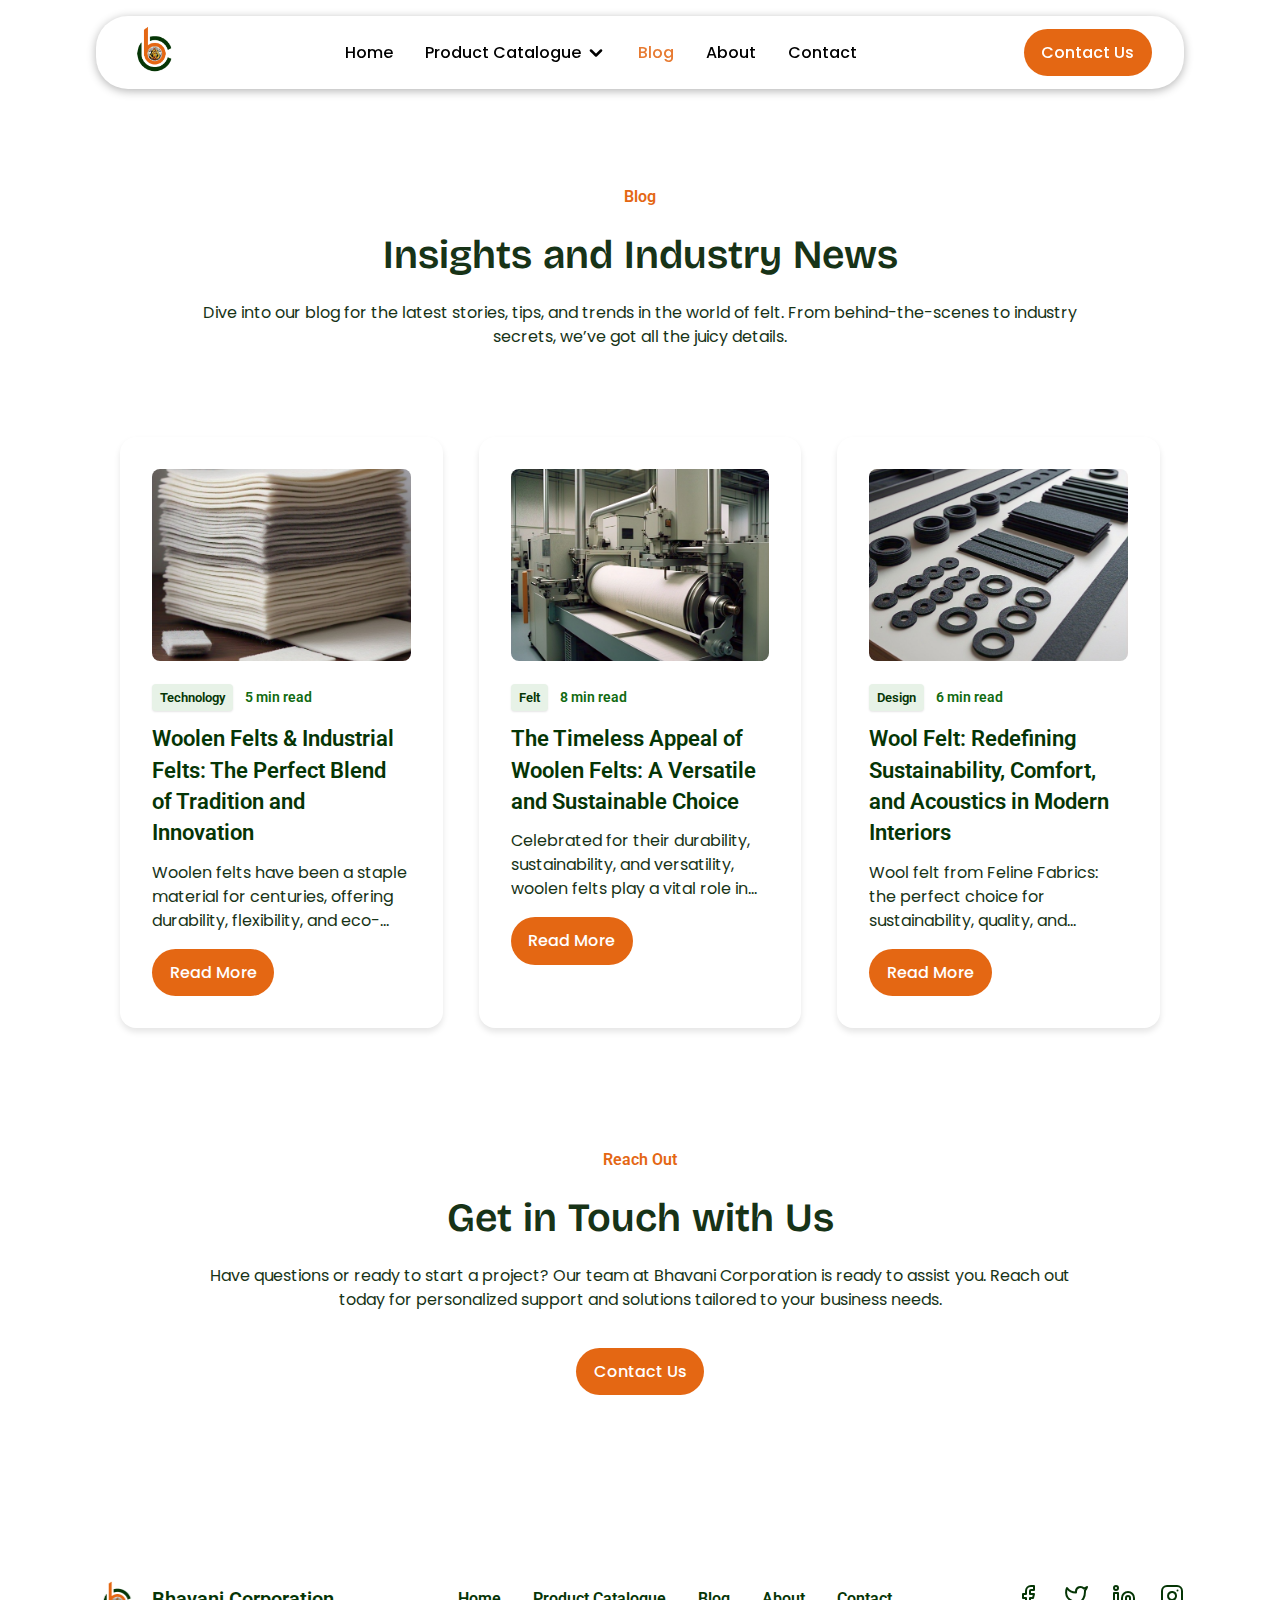
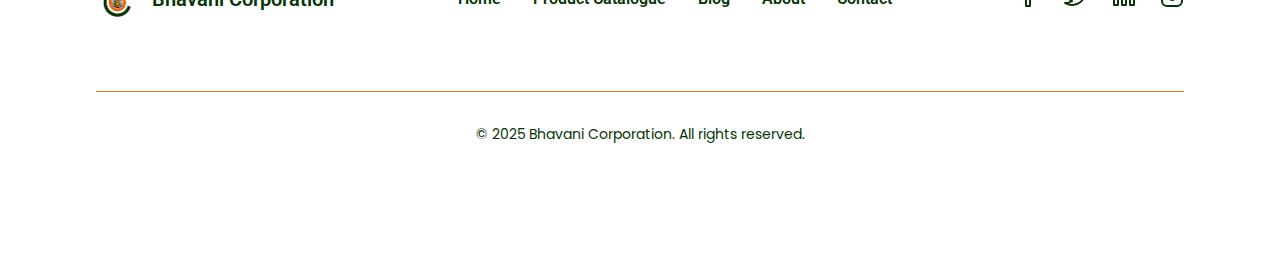
==== Blogs.html @ 34a97a1a "Complete Working Website Code Added" ====
<!DOCTYPE html>
<html lang="en">
    <head>
        <meta charset="UTF-8" />
        <meta name="viewport" content="width=device-width, initial-scale=1.0" />
        <link rel="stylesheet" href="./style.css" />
        <link
            rel="icon"
            type="image/x-icon"
            href="/assets/Bhavani Corporation.svg"
        />
        <title>Bhavani Corporation</title>
    </head>
    <body>
        <div class="container">
            <!-------------- 
            ┳┓┏┓┓┏┳┓┏┓┳┓
            ┃┃┣┫┃┃┣┫┣┫┣┫
            ┛┗┛┗┗┛┻┛┛┗┛┗
            --------------->
            <nav class="navbar">
                <div class="logo">
                    <a href="./HomePage.html">
                        <img src="/assets/Bhavani Corporation.png" alt="Logo" />
                    </a>
                </div>

                <div class="nav-items font-primary">
                    <a href="./HomePage.html" class="nav-link">Home</a>
                    <div class="dropdown">
                        <a href="./ProductCatalogue.html" class="nav-link">
                            Product Catalogue
                        </a>
                        <svg
                            width="20"
                            height="20"
                            viewBox="0 0 16 16"
                            fill="none"
                            stroke="currentColor"
                            stroke-width="2"
                            stroke-linecap="round"
                            stroke-linejoin="round"
                            class="dropdown-icon"
                        >
                            <path d="M4 6l4 4 4-4" />
                        </svg>
                        <div
                            class="dropdown-menu"
                            id="productCatalogueDropdownMenu"
                        >
                            <!-- Dynamic links will be added here -->
                        </div>
                    </div>
                    <a href="#" class="nav-link" aria-current="page">Blog</a>
                    <a href="./About.html" class="nav-link">About</a>
                    <a href="./ContactUs.html" class="nav-link">Contact</a>
                    <button
                        onclick="location.href='./ContactUs.html'"
                        class="contact-btn mobile-only"
                    >
                        Contact Us
                    </button>
                </div>

                <button
                    onclick="location.href='./ContactUs.html'"
                    class="contact-btn desktop-only"
                >
                    Contact Us
                </button>
                <button class="mobile-menu-btn">
                    <span></span>
                    <span></span>
                    <span></span>
                </button>
            </nav>

            <!----------------- 
            ┳┓┓ ┏┓┏┓ ┏┓┏┓┳┓┳┓┏┓
            ┣┫┃ ┃┃┃┓ ┃ ┣┫┣┫┃┃┗┓
            ┻┛┗┛┗┛┗┛ ┗┛┛┗┛┗┻┛┗┛
            ------------------>
            <section class="blogs-cat">
                <div class="categories-header">
                    <p>Blog</p>
                    <h2>Insights and Industry News</h2>
                    <p class="categories-text font-primary">
                        Dive into our blog for the latest stories, tips, and
                        trends in the world of felt. From behind-the-scenes to
                        industry secrets, we’ve got all the juicy details.
                    </p>
                </div>
                <!-- Blog Cards -->
                <div
                    id="blog-cards-container"
                    class="blog-card-container"
                ></div>
            </section>

            <!---------------      
            ┳┓┏┓┏┓┏┓┓┏┏┓┳┳┏┳┓
            ┣┫┣ ┣┫┃ ┣┫┃┃┃┃ ┃ 
            ┛┗┗┛┛┗┗┛┛┗┗┛┗┛ ┻ 
            ---------------->
            <section class="reach-out">
                <div class="categories-header">
                    <p>Reach Out</p>
                    <h2>Get in Touch with Us</h2>
                    <p class="categories-text font-primary">
                        Have questions or ready to start a project? Our team at
                        Bhavani Corporation is ready to assist you. Reach out
                        today for personalized support and solutions tailored to
                        your business needs.
                    </p>
                </div>
                <button
                    onclick="location.href='./ContactUs.html'"
                    class="contact-btn"
                >
                    Contact Us
                </button>
            </section>

            <!-----------
            ┏┓┏┓┏┓┏┳┓┏┓┳┓
            ┣ ┃┃┃┃ ┃ ┣ ┣┫
            ┻ ┗┛┗┛ ┻ ┗┛┛┗ 
            ------------>
            <footer class="footer">
                <div class="footer-content">
                    <div class="footer-brand">
                        <img
                            src="/assets/Bhavani Corporation.png"
                            alt="Logo"
                            class="footer-logo"
                        />
                        <span class="brand-name">Bhavani Corporation</span>
                    </div>

                    <div class="footer-links">
                        <a href="./HomePage.html" class="footer-link">Home</a>
                        <a href="./ProductCatalogue.html" class="footer-link"
                            >Product Catalogue</a
                        >
                        <a href="#" class="footer-link">Blog</a>
                        <a href="./About.html" class="footer-link">About</a>
                        <a href="./ContactUs.html" class="footer-link"
                            >Contact</a
                        >
                    </div>

                    <div class="footer-social">
                        <a href="#" class="social-link">
                            <svg
                                width="24"
                                height="24"
                                viewBox="0 0 24 24"
                                fill="none"
                                stroke="currentColor"
                                stroke-width="2"
                                stroke-linecap="round"
                                stroke-linejoin="round"
                            >
                                <path
                                    d="M18 2h-3a5 5 0 0 0-5 5v3H7v4h3v8h4v-8h3l1-4h-4V7a1 1 0 0 1 1-1h3z"
                                ></path>
                            </svg>
                        </a>
                        <a href="#" class="social-link">
                            <svg
                                width="24"
                                height="24"
                                viewBox="0 0 24 24"
                                fill="none"
                                stroke="currentColor"
                                stroke-width="2"
                                stroke-linecap="round"
                                stroke-linejoin="round"
                            >
                                <path
                                    d="M23 3a10.9 10.9 0 0 1-3.14 1.53 4.48 4.48 0 0 0-7.86 3v1A10.66 10.66 0 0 1 3 4s-4 9 5 13a11.64 11.64 0 0 1-7 2c9 5 20 0 20-11.5a4.5 4.5 0 0 0-.08-.83A7.72 7.72 0 0 0 23 3z"
                                ></path>
                            </svg>
                        </a>
                        <a href="#" class="social-link">
                            <svg
                                width="24"
                                height="24"
                                viewBox="0 0 24 24"
                                fill="none"
                                stroke="currentColor"
                                stroke-width="2"
                                stroke-linecap="round"
                                stroke-linejoin="round"
                            >
                                <path
                                    d="M16 8a6 6 0 0 1 6 6v7h-4v-7a2 2 0 0 0-2-2 2 2 0 0 0-2 2v7h-4v-7a6 6 0 0 1 6-6z"
                                ></path>
                                <rect x="2" y="9" width="4" height="12"></rect>
                                <circle cx="4" cy="4" r="2"></circle>
                            </svg>
                        </a>
                        <a href="#" class="social-link">
                            <svg
                                width="24"
                                height="24"
                                viewBox="0 0 24 24"
                                fill="none"
                                stroke="currentColor"
                                stroke-width="2"
                                stroke-linecap="round"
                                stroke-linejoin="round"
                            >
                                <rect
                                    x="2"
                                    y="2"
                                    width="20"
                                    height="20"
                                    rx="5"
                                    ry="5"
                                ></rect>
                                <path
                                    d="M16 11.37A4 4 0 1 1 12.63 8 4 4 0 0 1 16 11.37z"
                                ></path>
                                <line
                                    x1="17.5"
                                    y1="6.5"
                                    x2="17.51"
                                    y2="6.5"
                                ></line>
                            </svg>
                        </a>
                    </div>
                </div>

                <div class="footer-bottom">
                    <div class="copyright">
                        © 2025 Bhavani Corporation. All rights reserved.
                    </div>
                </div>
            </footer>

            <script type="module" src="
            /main.js"></script>
        </div>
    </body>
</html>
---- style.css ----
@import url("https://fonts.googleapis.com/css2?family=Bricolage+Grotesque:opsz,wght@12..96,200..800&family=Poppins:ital,wght@0,100;0,200;0,300;0,400;0,500;0,600;0,700;0,800;0,900;1,100;1,200;1,300;1,400;1,500;1,600;1,700;1,800;1,900&family=Roboto:ital,wght@0,100..900;1,100..900&display=swap");

:root {
    font-family: Poppins, Bricolage Grotesque, Roboto;
    color: #000;
    line-height: 1.5;
    color-scheme: light dark;
    font-synthesis: none;
    --primary-font: "Poppins", serif; /* Main font */
    --secondary-font: "Roboto", sans-serif; /* Secondary font */
    --accent-font: "Bricolage Grotesque", monospace; /* Accent font */

    --background-color: #ffffff; /* Background color */

    --primary-color: #000; /* Main color */
    --brand-green: #053505; /* Brand color */
    --accent-color: #173317; /* Accent color */
    --stats-font-green: #106a10; /* Accent color */
    --tag-line: #e46713; /* Tag line color */
    --tag-hover: #e46713de; /* Tag hover color */
    scroll-behavior: smooth;
}

/*=====================
┏┓┏┓┳┓┏┳┓ ┏┓┏┳┓┓┏┓ ┏┓┏┓
┣ ┃┃┃┃ ┃  ┗┓ ┃ ┗┫┃ ┣ ┗┓
┻ ┗┛┛┗ ┻  ┗┛ ┻ ┗┛┗┛┗┛┗┛
=====================*/
.font-primary {
    font-family: var(--primary-font);
}

.font-secondary {
    font-family: var(--secondary-font);
}

.font-accent {
    font-family: var(--accent-font);
}

/*====================
┏┓┏┓┳┓┏┳┓ ┏┓┏┓┓ ┏┓┳┓┏┓
┣ ┃┃┃┃ ┃  ┃ ┃┃┃ ┃┃┣┫┗┓
┻ ┗┛┛┗ ┻  ┗┛┗┛┗┛┗┛┛┗┗┛
====================*/
.primary-color {
    color: var(--primary-color); /* Main color #000 */
}
.brand-green {
    color: var(--brand-green); /* Brand color  #053505 */
}
.accent-color {
    color: var(--accent-color); /* Accent color #173317 */
}
.stats-green {
    color: var(--stats-font-green); /* Stats Green #106a10 */
}
.tag-line {
    color: var(--tag-line); /* Tag line color #e46713 */
}
.tag-hover {
    color: var(--tag-hover); /* Tag hover color #e46713de */
}
/*========================= 
┳┓┏┓┏┓┏┓┳┳┓┏┳┓ ┏┓┏┳┓┓┏┓ ┏┓┏┓
┃┃┣ ┣ ┣┫┃┃┃ ┃  ┗┓ ┃ ┗┫┃ ┣ ┗┓
┻┛┗┛┻ ┛┗┗┛┗┛┻  ┗┛ ┻ ┗┛┗┛┗┛┗┛
==========================*/
* {
    margin: 0;
    padding: 0;
    box-sizing: border-box;
}

body {
    min-height: 100vh;
    background-color: var(--background-color);
}

.container {
    max-width: min(
        1440px,
        90dvw
    ); /* Uses 1440px or 90% of viewport width, whichever is smaller */
    margin: 0 auto;
    padding: 0 2rem;
}

h1 {
    color: var(--brand-green);
    font-size: 3.5rem;
    font-family: var(--accent-font);
    font-weight: 600;
    line-height: 1.2;
}

h2 {
    color: var(--accent-color);
    font-family: var(--accent-font);
    font-size: 2.5rem;
    font-weight: 600;
    word-spacing: clamp(-0.5px, 0.3vw - 1.5px, 2px);
}

p {
    font-family: var(--secondary-font);
    font-size: 1.125rem;
    color: var(--primary-color);
    font-style: normal;
    font-weight: 400;
    line-height: 150%; /* 27px */
}

/* =========
┳┓┏┓┓┏┳┓┏┓┳┓
┃┃┣┫┃┃┣┫┣┫┣┫
┛┗┛┗┗┛┻┛┛┗┛┗
========== */
/* Navbar Styling */
.navbar {
    position: sticky;
    top: 1rem;
    display: flex;
    align-items: center;
    justify-content: space-between;
    padding: 0.5rem 2rem;
    background-color: #ffffff;
    box-shadow: 0 2px 10px rgba(0, 0, 0, 0.3);
    border-radius: 32px;
    margin: 1rem 0;
    z-index: 1000;
    transition: all 0.3s ease;
}

/* Logo Styling */
.logo img {
    height: 50px;
    width: auto;
}

/* Navigation Items */
.nav-items {
    display: flex;
    gap: 2rem;
    align-items: center;
}

/* Default Link Styling */
.nav-link {
    text-decoration: none;
    color: var(--primary-color);
    font-weight: 500;
    transition: color 0.3s ease;
}

.nav-link:hover {
    color: var(--tag-hover);
}

.nav-link[aria-current="page"] {
    color: var(--tag-hover);
}

/* Dropdown Wrapper */
.dropdown {
    position: relative;
    display: flex;
    align-items: center;
    gap: 0.3rem;
    cursor: pointer;
}

/* Dropdown Link Styling */
.dropdown a {
    text-decoration: none;
    color: var(--primary-color);
    font-weight: 500;
    transition: color 0.3s ease;
}

/* Dropdown Icon Styling */
.dropdown-icon {
    transition: transform 0.3s ease, stroke 0.3s ease;
    stroke: var(--primary-color);
    cursor: pointer;
}

/* Hover Effect on "Product Catalogue" text and SVG */
.dropdown:hover > a,
.dropdown:hover > .dropdown-icon {
    color: var(--tag-hover);
    stroke: var(--tag-hover);
}

/* When dropdown is open, force active color */
.dropdown.active > a,
.dropdown.active > .dropdown-icon {
    color: var(--tag-hover);
    stroke: var(--tag-hover);
}

/* Active dropdown icon rotation */
.dropdown.active .dropdown-icon {
    transform: rotate(180deg);
}

/* Dropdown Menu Styling */
.dropdown-menu {
    position: absolute;
    top: 100%;
    left: 50%;
    transform: translateX(-50%);
    background-color: #ffffff;
    border-radius: 16px;
    padding: 24px;
    box-shadow: 0 4px 10px rgba(0, 0, 0, 0.3);
    display: none;
    grid-template-columns: repeat(2, 1fr);
    gap: 16px;
    min-width: 360px;
    margin-top: 1rem;
}

/* Active Dropdown Menu */
.dropdown-menu.active {
    display: grid;
}

/* Dropdown Item Styling */
.dropdown-item {
    text-decoration: none;
    color: #333;
    transition: color 0.3s ease;
    white-space: nowrap;
    pointer-events: none;
}

.dropdown-item span {
    pointer-events: auto; /* Allow clicks only on the text */
}

.dropdown-item:hover {
    color: var(--tag-hover);
}
/* ===========================
┏┓┏┓┳┓┏┳┓┏┓┏┓┏┳┓ ┳┓┳┳┏┳┓┏┳┓┏┓┳┓
┃ ┃┃┃┃ ┃ ┣┫┃  ┃  ┣┫┃┃ ┃  ┃ ┃┃┃┃
┗┛┗┛┛┗ ┻ ┛┗┗┛ ┻  ┻┛┗┛ ┻  ┻ ┗┛┛┗
============================ */
.contact-btn,
.product-btn,
.read-more-btn {
    max-width: fit-content;
    height: auto;
    background-color: var(--tag-line);
    color: #ffffff;
    border: none;
    padding: 0.7rem 1.1rem;
    border-radius: 24px;
    cursor: pointer;
    font-size: clamp(0.8rem, 1.3vw, 1rem);
    font-family: var(--primary-font);
    font-weight: 500;
    transition: all 0.3s ease;
    margin: 0 auto; /* Center product button */
}
.contact-btn {
    margin: initial; /* Reset auto margin for contact button */
}

.product-btn,
.read-more-btn {
    margin-top: auto; /* Push button to bottom of flex container */
}

.contact-btn:hover,
.product-btn:hover,
.read-more-btn:hover {
    background-color: #d65600;
}

.view-all-btn {
    max-width: fit-content;
    height: auto;
    background-color: #ffffff;
    color: var(--primary-color);
    border-radius: 36px;
    border-color: #053505;
    border: 1px solid var(--primary-color);
    padding: 0.75rem 1.5rem;
    cursor: pointer;
    font-size: clamp(0.8rem, 1.3vw, 1rem);
    font-family: var(--primary-font);
    font-style: normal;
    font-weight: 400;
    line-height: 150%; /* 24px */
    transition: all 0.3s ease;
    justify-content: center;
    align-items: center;
}

.view-all-btn:hover {
    max-width: fit-content;
    background-color: var(--brand-green);
    color: #ffffff;
    line-height: 150%;
    font-family: var(--primary-font);
    cursor: pointer;
}

.mobile-menu-btn {
    display: none;
    flex-direction: column;
    gap: 6px;
    background: none;
    border: none;
    cursor: pointer;
    padding: 0.5rem;
}

.mobile-menu-btn span {
    display: block;
    width: 25px;
    height: 2px;
    background-color: #333;
    transition: all 0.3s ease;
}

.mobile-only {
    display: none;
}

/* ====================== 
┓┏┏┓┳┓┏┓┏┓ ┏┓┏┓┏┓┏┳┓┳┏┓┳┓
┣┫┣ ┣┫┃┃┗┓ ┗┓┣ ┃  ┃ ┃┃┃┃┃
┛┗┗┛┛┗┗┛┗┛ ┗┛┗┛┗┛ ┻ ┻┗┛┛┗
======================= */
.hero {
    display: flex;
    align-items: center;
    justify-content: space-between;
    gap: 64px;
    margin: 6rem 0;
}

.hero-svg {
    position: absolute;
    top: 20%;
    left: 50%;
    transform: translateX(-50%);
    width: 100%;
    height: auto;
    opacity: 0.7;
    z-index: -1;
}

.hero-content {
    flex: 1;
    display: flex;
    flex-direction: column;
    gap: 32px;
}

.hero-content p {
    font-size: 1.125rem;
    color: var(--brand-green);
    max-width: 500px;
}

.stats {
    display: flex;
    gap: 3rem;
}

.stat-item {
    display: flex;
    flex-direction: column;
    gap: 0.5rem;
}

.stat-number {
    font-size: 2.5rem;
    font-weight: 600;
    color: var(--tag-line);
}

.stat-text {
    color: black;
    font-size: 1rem;
    font-style: normal;
    font-weight: 400;
    line-height: 150%; /* 24px */
}

.hero-image {
    flex: 1;
    max-width: 500px;
}

.hero-image img {
    width: 100%;
    height: auto;
    border-radius: 24px;
    /* box-shadow: 0 20px 40px rgba(0, 0, 0, 0.1); */
}
.hero-mobile-image {
    display: none;
}

/* ======================
┏┓┏┓┳┓┏┳┓┳┏┓┳┏┓┏┓┏┳┓┳┏┓┳┓
┃ ┣ ┣┫ ┃ ┃┣ ┃┃ ┣┫ ┃ ┃┃┃┃┃
┗┛┗┛┛┗ ┻ ┻┻ ┻┗┛┛┗ ┻ ┻┗┛┛┗
=========================*/
.certifications {
    margin: 6rem 0;
}

.certifications-content {
    text-align: center;
}

.certification-grid {
    display: grid;
    grid-template-columns: repeat(4, 1fr);
    gap: 64px;
    justify-items: center;
}

.certification-item {
    display: flex;
    flex-direction: column;
    align-items: center;
    gap: 16px;
}

.certification-item a {
    text-decoration: none;
    color: inherit;
    display: flex;
    flex-direction: column;
    align-items: center;
    gap: 16px;
}

.certification-item span {
    font-family: var(--secondary-font);
    font-size: 1rem;
    font-weight: 600;
    line-height: normal;
    color: var(--primary-color);
}

/* =========
┳┓┏┓┏┓┳┳┓┏┳┓┏┓
┣┫┣ ┗┓┃┃┃ ┃ ┗┓
┛┗┗┛┗┛┗┛┗┛┻ ┗┛
============ */
.results {
    margin: 6rem 0;
    display: flex;
    flex-direction: column;
    align-items: flex-start;
    flex-shrink: 1;
    gap: 64px;
    overflow: hidden; /* Prevent overflow */
    width: 100%; /* Ensure it takes full width */
}

/* .results-content {
    display: grid;
    grid-template-columns: repeat(2, 1fr);
    grid-column-gap: 80px;
} */
.results-content {
    display: flex;
    flex-wrap: nowrap;
    gap: 80px; /* Adjust gap as needed */
    align-items: flex-start;
    width: 100%;
}
.results-header,
.results-text {
    flex: 1; /* Each will take equal available space */
}

.results-header p {
    color: var(--tag-line);
    font-size: 1rem;
    font-style: normal;
    font-weight: 600;
    line-height: 150%; /* 24px */
}

.results-header h2 {
    padding-bottom: 32px;
}

.results-text p {
    color: var(--primary-color);
    font-size: 1.125rem;
    margin-bottom: 32px;
    justify-content: flex-start;
    text-align: justify;
}

/*============
┏┓┏┓┳┓┳┓ ┏┓┏┓┏┓
┃ ┣┫┣┫┃┃ ┃ ┗┓┗┓
┗┛┛┗┛┗┻┛ ┗┛┗┛┗┛
=============*/
/* ======STATS CARD CSS===== */
.card {
    --card-color: #e46713; /* Default color */
    display: flex;
    flex-direction: column;
    justify-content: space-between;
    height: 100%;
    border: 1px solid var(--card-color);
    padding: 32px;
    box-sizing: border-box;
    font-family: Arial, sans-serif;
    border-radius: 16px;
}

.top-left {
    font-size: 20px;
    margin: 0;
    font-style: normal;
    font-weight: 600;
    line-height: 140%; /* 28px */
}

.bottom-section {
    display: flex;
    flex-direction: column;
    align-items: flex-end;
    margin-top: auto;
}

.number {
    font-family: var(--secondary-font);
    font-size: 80px;
    text-align: right;
    font-style: normal;
    font-weight: 600;
    line-height: 120%; /* 96px */
}

.divider {
    border-top: 1px solid var(--card-color);
    width: 100%;
    margin: 16px 0;
}

.description {
    font-size: 16px;
    margin: 0;
    text-align: right;
    font-style: normal;
    font-weight: 400;
    line-height: 150%; /* 24px */
}

.image-card {
    border: none !important; /* Remove border */
    display: flex;
    align-items: center;
    justify-content: center;
    padding: 0; /* Remove padding for full image display */
}

.card-image {
    width: 100%;
    height: 100%;
    object-fit: cover; /* Ensures the image covers the card */
    border-radius: 16px; /* Match card border radius */
}

.product-card {
    width: 100%; /* Make cards fill grid columns */
    max-height: 500px;
    border-radius: 16px;
    padding: 36px;
    background: white;
    box-shadow: 0 8px 24px rgba(0, 0, 0, 0.12); /* Enhanced shadow for depth */
    display: flex;
    flex-direction: column;
    box-sizing: border-box;
    transition: box-shadow 0.3s ease, transform 0.3s ease;
}

.product-card:hover,
.product-card:hover .image-container {
    box-shadow: 0 12px 32px rgba(0, 0, 0, 0.25); /* Larger shadow on hover */
    transform: translateY(-4px); /* Slight lift effect */
}

.image-container {
    height: 240px;
    margin-bottom: 24px;
    border-radius: 8px;
    overflow: hidden;
    /* box-shadow: 0 8px 24px rgba(0, 0, 0, 0.12); */
    transition: box-shadow 0.3s ease, transform 0.3s ease;
}

.product-image {
    width: 100%;
    height: 100%;
    object-fit: cover;
    display: block;
}

.product-content {
    flex: 1;
    display: flex;
    flex-direction: column;
    align-items: center;
}

.product-name {
    color: var(--brand-green);
    font-family: var(--primary-font);
    font-size: 1.5rem;
    font-style: normal;
    font-weight: 600;
    line-height: 140%; /* 33.6px */
    margin: 0 0 0.5em 0;
}

.product-description {
    color: var(--accent-color);
    font-family: var(--secondary-font);
    font-size: 1rem;
    font-style: normal;
    font-weight: 400;
    line-height: 150%; /* 24px */
    margin: 0 0 1.5em 0;
    flex: 1;
    overflow: hidden;
}

/* =====================
┏┓┏┳┓┏┓┏┳┓┏┓ ┏┓┳┓┳┳┓ ┏┓┏┓┏┓
┗┓ ┃ ┣┫ ┃ ┗┓ ┃┓┣┫┃┃┃ ┃ ┗┓┗┓
┗┛ ┻ ┛┗ ┻ ┗┛ ┗┛┛┗┻┻┛ ┗┛┗┛┗┛
====================== */
.stat-card-grid {
    width: 100%; /* Make grid take full width of parent */
    height: 100%; /* Make grid take full height of parent */
    display: grid;
    grid-template-columns: repeat(3, 1fr);
    grid-template-rows: 1fr 0.2fr 1fr; /* First and third rows = 1fr, second row = 0.5fr */
    grid-column-gap: 32px;
    grid-row-gap: 32px;
}

.stat-card-grid > div {
    box-sizing: border-box; /* Include padding and borders in dimensions */
    overflow: hidden; /* Prevent content from overflowing */
}

.stat-card-grid:nth-child(3) {
    grid-row-start: 2;
    grid-row-end: 4;
}

.stat-card-grid:nth-child(4) {
    grid-row-start: 1;
    grid-row-end: 3;
}

.div1 {
    grid-area: 1 / 1 / 4 / 2;
    height: auto;
    width: auto;
}
.div2 {
    grid-area: 1 / 2 / 2 / 3;
}
.div3 {
    grid-area: 2 / 2 / 4 / 3;
}
.div4 {
    grid-area: 1 / 3 / 3 / 4;
}
.div5 {
    grid-area: 3 / 3 / 4 / 4;
}

/* =====================
┏┓┏┓┏┳┓┏┓┏┓┏┓┳┓┳┏┓┏┓  ┏┓┏┓┏┓
┃ ┣┫ ┃ ┣ ┃┓┃┃┣┫┃┣ ┗┓  ┃ ┗┓┗┓
┗┛┛┗ ┻ ┗┛┗┛┗┛┛┗┻┗┛┗┛  ┗┛┗┛┗┛
====================== */
.categories {
    display: flex;
    flex-direction: column;
    margin: 6rem 3rem;
    gap: 64px;
    text-align: center;
}

.categories-header {
    display: flex;
    flex-direction: column;
    align-items: center;
    gap: 16px;
}

.categories-header h2 {
    text-align: center;
}

.categories-header p {
    color: var(--tag-line);
    font-size: 1rem;
    font-style: normal;
    font-weight: 600;
    line-height: 150%; /* 24px */
    text-align: center;
    padding: 0 10vh;
}

.categories-text {
    font-size: 1.125rem;
    font-style: normal !important;
    font-weight: 400 !important;
    line-height: 150% !important; /* 24px */
    color: var(--accent-color) !important;
    /* margin-bottom: 48px; */
}

.cat-grid-container {
    display: grid;
    grid-template-columns: repeat(2, 1fr); /* 2 columns */
    gap: 64px; /* Increased gap to match card padding */
    max-width: 1200px;
    margin: 0 auto;
}

/* =========
┓ ┏┓┏┓┏ ┳┳┏┓
┃┃┃┣┫┗┫ ┃┃┗┓
┗┻┛┛┗┗┛ ┗┛┗┛
========== */

.whyus {
    display: flex;
    flex-direction: column;
    margin: 6rem 0;
    gap: 16px;
    text-align: center;
}

.whyus-header {
    align-items: center;
    gap: 16px;
}

.whyus-header p {
    color: var(--tag-line);
    font-size: 1rem;
    font-style: normal;
    font-weight: 600;
    line-height: 150%; /* 24px */
}

.whyus-content {
    display: flex;
    flex-wrap: wrap; /* Allows items to wrap on smaller screens */
    justify-content: center; /* Centers the items */
    gap: 48px; /* Same gap as before */
}

.whyus-item {
    padding: 36px;
    flex: 1 1 calc(33.33% - 48px); /* Adjust based on your gap */
    box-sizing: border-box;
}

.whyus-item h2 {
    font-family: var(--secondary-font);
    font-size: 1.5rem;
    font-style: normal;
    font-weight: 600;
    line-height: 140%; /* 33.6px */
}

.whyus-item p {
    color: var(--accent-color);
    font-family: var(--poppins-font);
    font-size: 1rem;
    font-style: normal;
    font-weight: 400;
    line-height: 150%; /* 24px */
}

.whyus-item img {
    width: 58px;
    height: auto;
    object-fit: cover;
    margin-bottom: 1.5rem;
}

/*======
┏┓┏┓┏┓ 
┣ ┣┫┃┃ ┏
┻ ┛┗┗┻ ┛
=======*/
.faq {
    margin: 6rem 0;
    display: flex;
    flex-direction: column;
    gap: 64px;
}

.accordion {
    display: flex;
    flex-direction: column;
    gap: 8px;
    padding: 0 6rem;
}

.accordion-item {
    background: #ffffff;
    border-radius: 16px;
    overflow: hidden;
    box-shadow: 0 2px 10px rgba(0, 0, 0, 0.05);
}

.accordion-header {
    width: 100%;
    display: flex;
    justify-content: space-between;
    align-items: center;
    padding: 1rem;
    background: none;
    border: none;
    cursor: pointer;
    color: var(--brand-green);
    font-family: var(--primary-font);
    font-size: 1.125rem;
    font-style: normal;
    font-weight: 600;
    line-height: 150%; /* 27px */
    transition: background-color 0.3s ease;
}

.accordion-header span {
    flex: 1;
    text-align: left;
}

.accordion-header:hover {
    background-color: #f8f9fa;
}

.accordion-icon {
    flex-shrink: 0;
    transition: transform 0.3s ease;
}

.accordion-item.active .accordion-icon {
    transform: rotate(180deg);
}

.accordion-content {
    max-height: 0;
    overflow: hidden;
    transition: max-height 0.3s ease-out, padding 0.3s ease;
    padding: 0 1.5rem;
}

.accordion-item.active .accordion-content {
    max-height: 100px;
    padding: 0 1.5rem 1.5rem;
}

.accordion-content p {
    color: var(--accent-color);
    font-family: var(--secondary-font);
    font-style: normal;
    font-weight: 400;
    line-height: 150%; /* 24px */
    line-height: 1.6;
}

/*================== 
┳┓┓ ┏┓┏┓  ┏┓┏┓┳┓┳┓┏┓
┣┫┃ ┃┃┃┓  ┃ ┣┫┣┫┃┃┗┓
┻┛┗┛┗┛┗┛  ┗┛┛┗┛┗┻┛┗┛                  
==================*/

.blogs-cat {
    margin: 6rem 0;
    display: flex;
    flex-direction: column;
    gap: 64px;
    align-items: center;
}

.blog-card-container {
    display: flex;
    flex-wrap: nowrap;
    gap: 2.25rem; /* 36px */
    padding: 1.5rem; /* 24px */
    justify-content: center; /* Center cards in container */
}

.blog-card {
    background: white;
    border-radius: 16px;
    padding: 36px;
    box-shadow: 0 4px 6px rgba(0, 0, 0, 0.1);
    max-width: 400px;
    width: 100%;
    padding: 2rem;
    margin: 0 auto; /* Center cards in their container */
    transition: transform 0.3s ease, box-shadow 0.3s ease;
    overflow: hidden; /* Added for image hover effect */
}

.blog-card:hover {
    transform: translateY(-5px);
    box-shadow: 0 12px 16px rgba(0, 0, 0, 0.2);
}

.blog-image {
    width: 100%;
    min-height: 150px; /* Flexible image height */
    max-height: 200px;
    height: 15vw;
    object-fit: cover;
    border-radius: 8px;
    margin-bottom: 16px;
    transition: transform 0.3s ease, box-shadow 0.3s ease;
}

.blog-card h3 {
    font-family: var(--secondary-font);
    font-size: clamp(1.1rem, 2vw, 1.4rem);
    margin: 0 0 0.75rem 0;
}

.blog-card:hover .blog-image {
    transform: scale(1.02);
    box-shadow: 0 8px 12px rgba(0, 0, 0, 0.2);
}

.meta-info {
    display: flex;
    align-items: center;
    gap: 12px;
    margin-bottom: 12px;
}

.category-badge {
    background: #e7f2e7;
    color: var(--brand-green);
    padding: 4px 8px;
    border-radius: 4px;
    font-family: var(--secondary-font);
    font-size: clamp(0.7rem, 1.2vw, 0.8rem);
    font-style: normal;
    font-weight: 600;
    line-height: 150%; /* 21px */
    display: inline-flex;
    align-items: center;
    box-shadow: 0 1px 2px rgba(0, 0, 0, 0.1);
    order: -1;
}

.blog-card h3 {
    margin: 0 0 12px 0;
    color: var(--brand-green);
    font-style: normal;
    font-weight: 600;
    line-height: 140%; /* 33.6px */
}

.blog-card-content {
    color: var(--accent-color);
    line-height: 1.6;
    font-family: var(--primary-font);
    font-size: clamp(0.875rem, 1.5vw, 1rem);
    font-style: normal;
    font-weight: 400;
    line-height: 150%; /* 24px */
    margin-bottom: 1rem;
    display: -webkit-box;
    -webkit-line-clamp: 3;
    -webkit-box-orient: vertical;
    overflow: hidden;
}

.read-time {
    color: var(--stats-font-green);
    font-family: var(--secondary-font);
    font-size: clamp(0.75rem, 1.2vw, 0.9rem);
    font-style: normal;
    font-weight: 600;
    line-height: 150%; /* 21px */
}

/*======================== 
┏┓┏┓┳┓┏┳┓┏┓┏┓┏┳┓ ┏┓┏┓┳┓┳┳┓
┃ ┃┃┃┃ ┃ ┣┫┃  ┃  ┣ ┃┃┣┫┃┃┃
┗┛┗┛┛┗ ┻ ┛┗┗┛ ┻  ┻ ┗┛┛┗┛ ┗ 
=========================*/
.contact-form {
    display: flex;
    flex-direction: column;
    align-items: center;
    justify-content: center;
    gap: 64px;
    margin: 6rem 3rem;
}

.contact-container {
    display: flex;
    gap: clamp(40px, 8dvh, 80px);
    width: 100%;
    max-width: 100%;
    margin: 0 auto;
    flex-wrap: wrap;
    justify-content: center; /* Add this for better alignment */
}

.form-container {
    flex: 1 1 500px; /* Prevent from growing beyond 500px */
    display: flex;
    flex-direction: column;
    gap: 24px;
    max-width: 500px; /* Add max-width constraint */
}

.info-grid {
    flex: 1;
    display: flex;
    flex-wrap: wrap;
    gap: clamp(1.5rem, 3dvh, 2.5rem);
    min-width: min(100%, 500px);
}

.info-cell {
    flex: 1 1 240px; /* Flex-grow | Flex-shrink | Flex-basis */
    max-width: min(100%, 300px); /* Prevent items from getting too small */
    /* Prevent items from getting too wide */
    padding: 1.5rem;
    background: #ffffff;
    border-radius: 12px;
    box-sizing: border-box; /* Include padding in width calculation */
    position: relative; /* Add this */
    padding-bottom: 4rem; /* Create space for button */
}

.email-link {
    text-decoration: underline;
    color: inherit; /* Keeps the text color consistent */
}

.phone-link {
    text-decoration: none;
    color: inherit;
}

.info-cell h3 {
    color: var(--brand-green);
    font-family: var(--secondary-font);
    font-size: 20px;
    font-style: normal;
    font-weight: 600;
    line-height: 140%; /* 28px */
    margin: 0.5rem 0;
}

.info-cell p {
    padding: 0.5rem 0;
    font-family: var(--primary-font);
    font-size: 1rem;
    font-style: normal;
    font-weight: 400;
    line-height: 150%; /* 24px */
    justify-content: center;
    align-items: flex-start;
}

.form-group {
    display: flex;
    flex-direction: column;
    gap: 8px;
}

input,
textarea {
    box-sizing: border-box; /* Add this */
    padding: 0.75rem 1rem;
    border: 1px solid #ddd;
    border-radius: 8px;
    width: 100%;
    font-size: clamp(0.9rem, 1.2vw, 1rem);
    outline: none;
    resize: none;
}

/* textarea::-webkit-scrollbar {
  width: 5px;
} */

.form-group {
    position: relative;
    margin-top: 2rem;
}

.form-group label {
    position: absolute;
    left: 0;
    top: -1.5rem;
    opacity: 0;
    transform: translateY(100%);
    transition: all 0.3s cubic-bezier(0.4, 0, 0.2, 1);
    font-size: 0.9em;
    color: #666;
}

.form-group input:focus + label,
.form-group textarea:focus + label,
.form-group input:not(:placeholder-shown) + label,
.form-group textarea:not(:placeholder-shown) + label {
    opacity: 1;
    transform: translateY(0);
}

.form-group input,
.form-group textarea {
    width: 100%;
    padding: 1rem;
    border: 1px solid #ddd;
    border-color: #000;
    border-radius: 8px;
    background: #ffffff;
    color: #333;
    transition: border-color 0.3s ease;
}

.form-group input::placeholder,
.form-group textarea::placeholder {
    color: #999;
    transition: opacity 0.3s ease;
}

.form-group input:focus::placeholder,
.form-group textarea:focus::placeholder {
    opacity: 0;
}

.get-directions-btn {
    position: absolute;
    bottom: 1.5rem;
    left: 1.5rem;
    width: calc(100% - 3rem); /* Account for container padding */
    margin-top: 0; /* Remove previous margin */
}

.get-directions-btn {
    background-color: white;
    color: var(--tag-line);
    border: none;
    cursor: pointer;
    font-family: var(--primary-font);
    font-size: 16px;
    font-style: normal;
    font-weight: 400;
    line-height: 150%; /* 24px */
    margin-top: 1rem;
    transition: background-color 0.3s ease;
    display: inline-flex;
    align-items: center;
    gap: 0.5rem;
}

.get-directions-btn:hover {
    color: var(--tag-hover);
}

.arrow-icon {
    width: 1.5rem;
    height: 1.5rem;
    margin-left: 0.2rem; /* Add space between text and icon */
}

/* Optional: Add hover animation */
.get-directions-btn:hover .arrow-icon {
    transform: translateX(5px);
    transition: transform 0.3s ease;
}

/*============== 
┳┓┏┓┏┓┏┓┓┏┏┓┳┳┏┳┓
┣┫┣ ┣┫┃ ┣┫┃┃┃┃ ┃ 
┛┗┗┛┛┗┗┛┛┗┗┛┗┛ ┻ 
===============*/
.reach-out {
    display: flex;
    flex-direction: column;
    justify-content: center;
    align-items: center;
    gap: 36px;
    margin: 6rem 0;
}

/*========
┓┏┳┏┓┳┏┓┳┓
┃┃┃┗┓┃┃┃┃┃
┗┛┻┗┛┻┗┛┛┗
=========*/
.vision {
    display: flex;
    flex-direction: column;
    gap: 36px;
    text-align: center;
    /* padding-bottom: 100px; */
    margin: 6rem 10rem;
}

/*==============
┏┓┏┓┳┓┏┓┳┳┏┓┏┓┓ 
┃ ┣┫┣┫┃┃┃┃┗┓┣ ┃ 
┗┛┛┗┛┗┗┛┗┛┗┛┗┛┗┛
==============*/
.carousel {
    display: flex;
    flex-direction: column;
    margin: 6rem 0;
    gap: 36px;
    text-align: center;
}

.carousel-text {
    width: 70dvh;
    font-size: 1.125rem !important;
    font-style: normal !important;
    font-weight: 400 !important;
    line-height: 150% !important; /* 24px */
    color: var(--accent-color) !important;
    /* margin-bottom: 48px; */
}

.carousel-content {
    display: flex;
    flex-direction: column;
    padding: 32px;
    gap: 24px;
    margin: 0 5rem;
    justify-content: center;
    border-color: #5754524d;
    border-style: solid;
    border-radius: 16px;
    height: max-content;
}

.carousel-container {
    display: flex;
    align-items: center;
    gap: 24px;
    position: relative;
}

.carousel-track {
    position: relative;
    overflow: hidden;
}
.carousel-track-inner {
    display: flex;
    transition: transform 0.5s ease;
}
.blog-carousel-card {
    flex: 0 0 100%;
}
.progress-bar {
    position: absolute;
    bottom: 0;
    left: 0;
    transform: translateY(20px);
    margin-top: 2rem;
    height: 4px;
    background-color: #053505;
    width: 0;
    pointer-events: none; /* ensures it doesn't block hover events */
}

.carousel-description {
    display: flex;
    flex-direction: column;
    gap: 16px;
}

.carousel-content img {
    border-radius: 16px;
    width: 100%;
    height: 500px;
    object-fit: cover;
}

.carousel-description h3 {
    color: var(--brand-green);
    text-align: center;
    font-family: var(--primary-font);
    font-size: 1.5rem;
    font-style: normal;
    font-weight: 600;
    line-height: 140%;
}

.carousel-description p {
    text-align: center;
    color: var(--accent-color);
    font-family: var(--primary-font);
    font-size: 1rem;
    font-style: normal;
    font-weight: 400;
    line-height: 150%;
}

.carousel-btn {
    flex: 0 0 48px;
    height: 48px;
    background: #ffffff;
    border: none;
    border-radius: 50%;
    display: flex;
    align-items: center;
    justify-content: center;
    cursor: pointer;
    /* box-shadow: 0 4px 12px rgba(0, 0, 0, 0.1); */
    transition: all 0.3s ease;
    z-index: 10;
}

.carousel-btn:hover {
    background: #ffffff;
    color: #ffffff;
    box-shadow: 0 6px 10px rgba(5, 53, 5, 0.5);
}

/*==============
┏┳┓┳┳┳┓┏┓┓ ┳┳┓┏┓
 ┃ ┃┃┃┃┣ ┃ ┃┃┃┣ 
 ┻ ┻┛ ┗┗┛┗┛┻┛┗┗┛             
================*/
.time-line {
    display: flex;
    flex-direction: column;
    gap: 36px;
    margin: 2rem;
}

.timeline {
    position: relative;
    width: 90%;
    margin: 0 auto;
    padding: 20px 0;
}
.timeline::after {
    content: "";
    position: absolute;
    width: 2px;
    background-color: #e46713;
    top: 0;
    bottom: 0;
    left: 50%;
    transform: translateX(-50%);
}
.timeline-item {
    position: relative;
    margin-bottom: 50px;
}
.timeline-item::before {
    content: "";
    position: absolute;
    top: 20px;
    left: 50%;
    transform: translateX(-50%);
    width: 16px;
    height: 16px;
    border-radius: 50%;
    background-color: #053505;
    box-shadow: 0 0 0 8px #ffffff;
    z-index: 1;
}
.timeline-row {
    display: flex;
    align-items: flex-start;
    justify-content: space-between;
}
/* Leave a 48px gap from the center on desktop/tablet */
.timeline-text,
.timeline-img {
    width: calc(50% - 48px);
}
.timeline-item.left .timeline-row {
    flex-direction: row;
}
.timeline-item.left .timeline-text {
    display: flex;
    flex-direction: column;
    align-items: flex-end;
    text-align: right;
}
.timeline-item.right .timeline-row {
    flex-direction: row-reverse;
}
.timeline-item.right .timeline-text {
    display: flex;
    flex-direction: column;
    align-items: flex-start;
    text-align: left;
}
.timeline-heading-1 {
    font-family: var(--secondary-font);
    font-size: clamp(32px, 5vw, 40px);
    font-style: italic;
    font-weight: 600;
    line-height: 120%;
    margin: 0;
}
.timeline-heading-2 {
    color: var(--accent-color);
    font-family: var(--secondary-font);
    font-size: clamp(24px, 4vw, 32px);
    font-style: normal;
    font-weight: 600;
    line-height: 130%;
    margin: 0;
}
.timeline-text p {
    font-size: clamp(16px, 3vw, 18px);
    font-style: normal;
    font-weight: 400;
    line-height: 150%;
    overflow-wrap: break-word;
}

.timeline-img {
    min-width: 400px; /* set a minimum width */
}
.timeline-img img {
    width: 100%;
    height: 100%;
    object-fit: cover;
    border-radius: 16px;
}

/*========== 
┏┓┏┓┏┓┏┳┓┏┓┳┓
┣ ┃┃┃┃ ┃ ┣ ┣┫
┻ ┗┛┗┛ ┻ ┗┛┛┗ 
===========*/
.footer {
    margin: 6rem 0;
    padding: 4rem 0 2rem;
    background-color: #ffffff;
    /* border-top: 1px solid #eaeaea; */
}

.footer-content {
    display: flex;
    justify-content: space-between;
    align-items: center;
    margin-bottom: 3rem;
}

.footer-brand {
    display: flex;
    align-items: center;
    gap: 1rem;
}

.footer-logo {
    height: 40px;
    width: auto;
}

.brand-name {
    color: var(--brand-green);
    font-family: var(--secondary-font);
    font-size: 1.25rem;
    font-style: normal;
    font-weight: 600;
    line-height: 150%; /* 30px */
}

.footer-links {
    margin: 2rem 0;
    display: flex;
    gap: 2rem;
}

.footer-link {
    color: var(--brand-green);
    font-family: var(--secondary-font);
    font-size: 16px;
    font-style: normal;
    font-weight: 600;
    line-height: 150%; /* 24px */
    text-decoration: none;
    transition: color 0.3s ease;
}

.footer-link:hover {
    color: var(--stats-font-green);
}

.footer-social {
    display: flex;
    justify-content: center;
    align-content: center;
    gap: 1.5rem;
}

.social-link {
    color: var(--brand-green);
    height: fit-content;
    width: auto;
    transition: color 0.3s ease;
}

.social-link:hover {
    color: var(--stats-font-green);
}

.footer-bottom {
    padding-top: 2rem;
    border-top: 1px solid var(--tag-hover);
    display: flex;
    justify-content: center;
    align-items: center;
    gap: 2rem; /* Adjust gap as needed */
}

.copyright {
    color: var(--brand-green);
    font-size: 0.875rem;
    font-style: normal;
    font-weight: 400;
    line-height: 150%; /* 21px */
}

/* ======================
┏┓┳┓┏┓┳┓┳┳┏┓┏┳┓┏┓┏┓┏┓┏┓┏┓
┃┃┣┫┃┃┃┃┃┃┃  ┃ ┗┓┃┃┣┫┃┓┣ 
┣┛┛┗┗┛┻┛┗┛┗┛ ┻ ┗┛┣┛┛┗┗┛┗┛ 
====================== */

.products {
    display: flex;
    flex-direction: column;
    gap: 48px;
    margin: 64px 0;
}
/* Container for all product details */
.product-details-container {
    display: flex;
    flex-direction: column;
    gap: 64px;
    padding: 20px;
}

/* Centered product name */
.products-name {
    text-align: center;
    font-size: 3rem;
    margin: 0;
}

.detail-image {
    width: 100%;
    max-width: 1312px;
    aspect-ratio: 1312 / 738;
    border-radius: 16px;
    object-fit: cover;
}

/* Container for description and specifications */
.details-content {
    display: flex;
    flex-direction: column;
    gap: 36px;
}

.description-section h3 {
    color: var(--brand-green);
    font-family: var(--secondary-font);
    font-size: 1.5rem;
    font-style: normal;
    font-weight: 600;
    line-height: 150%; /* 36px */
    margin-bottom: 8px; /* 8px gap between h3 and its paragraph */
}

.description-section p {
    color: var(--accent-color);
    font-family: var(--primary-font);
    text-align: justify;
    font-style: normal;
    font-weight: 400;
    line-height: 150%; /* 27px */
    margin: 0;
}

.specs-table {
    width: 100%;
    border-collapse: collapse;
    border-top: 1px solid #000000;
    border-bottom: 1px solid #000000;
}

.specs-table th {
    font-family: var(--secondary-font);
    font-size: 1.25rem;
    font-style: normal;
    font-weight: 600;
    line-height: 150%; /* 30px */
}

.specs-table td,
.specs-table td p {
    font-family: var(--primary-font);
    font-size: 1.125rem;
    font-style: normal;
    font-weight: 400;
    line-height: normal;
}

.specs-table th,
.specs-table td {
    border: none;
    border-bottom: 1px solid #000000;
    padding: 24px;
    text-align: left;
    vertical-align: top;
}

.specs-table ul {
    list-style: none; /* Remove default bullets */
    padding-left: 0; /* Optional: Remove left padding */
}

.specs-table ul li::before {
    content: "- "; /* Insert a dash followed by a space */
    margin-right: 0.5em; /* Optional: Add spacing after the dash */
}

/* Remove bottom border from last row */
.specs-table tr:last-child td {
    border-bottom: none;
}

/* Tabs styling */
.tabs {
    display: flex;
    flex-direction: column;
    gap: 36px;
}

.tab-headers {
    display: flex;
    width: 100%;
    margin: 0;
    padding: 0;
    list-style: none; /* Remove bullet points */
    border-bottom: 2px solid #ccc; /* Divider at the bottom of the tab bar */
    background-color: #fff; /* White background behind all tabs */
}

.tab-header {
    flex: 1; /* Each tab takes equal width */
    text-align: center;
    padding: 16px;
    cursor: pointer;
    font-size: 1.5rem;
    font-weight: 600;
    line-height: 150%; /* 150% of 24px */
    border: none;
    border-radius: 0;
    color: #053505; /* Green text for inactive tabs */
    background-color: transparent; /* No background for inactive tabs */
}

/* Active tab: dark green background, white text, 8px top corners */
.tab-header.active {
    background-color: #053505; /* Dark green for active tab */
    color: #ffffff; /* White text on active tab */
    border-top-left-radius: 8px;
    border-top-right-radius: 8px;
    border-bottom: none; /* Remove bottom edge so it sits above the divider */
}

.applications-section {
    display: flex;
    flex-direction: column;
    gap: 32px;
}

/* Application Cards Container */
.app-cards-container {
    display: flex;
    flex-direction: row;
    gap: 36px;
    flex-wrap: wrap; /* Allow cards to wrap */
    justify-content: space-between;
}

.app-cards {
    display: flex;
    flex-direction: row;
    gap: 36px;
    flex-wrap: nowrap;
}

/* Individual Application Card */
.app-card {
    flex: 1 1 300px; /* allows cards to grow and shrink, starting at 300px */
    max-width: 33.33%; /* adjust as necessary */
    border-radius: 16px;
    padding: 36px;
    box-shadow: 0 8px 24px rgba(0, 0, 0, 0.12);
    transition: transform 0.3s ease, box-shadow 0.3s ease;
}

/* Square Image with Rounded Top Corners */
.app-card-image {
    width: 100%;
    min-height: 300px; /* Flexible image height */
    height: 15vw;
    object-fit: cover;
    border-radius: 16px;
    margin-bottom: 24px;
    transition: transform 0.3s ease, box-shadow 0.3s ease; /* Ensure padding doesn't increase the element's overall width */
}

/* Card Title */
.app-card-title {
    font-family: var(--secondary-font);
    font-size: 1.5rem;
    font-style: normal;
    font-weight: 600;
    line-height: 140%; /* 33.6px */
    margin-bottom: 8px;
    color: var(--brand-green);
}

/* Card Description */
.app-card-description {
    font-family: var(--primary-font);
    font-size: 1rem;
    font-style: normal;
    font-weight: 400;
    line-height: 150%; /* 24px */
    color: var(--accent-color);
    margin-bottom: 20px;
}

.app-card:hover {
    transform: translateY(-4px);
    box-shadow: 0 12px 32px rgba(0, 0, 0, 0.2);
}

.app-card:hover .app-card-image {
    transform: scale(1.03);
    transform: translateY(-4px);
    box-shadow: 0 12px 32px rgba(0, 0, 0, 0.2);
}

/* ===================
┳┳┓┏┓┳┓┳┏┓┏┓┳┳┏┓┳┓┳┏┓┏┓
┃┃┃┣ ┃┃┃┣┫┃┃┃┃┣ ┣┫┃┣ ┗┓
┛ ┗┗┛┻┛┻┛┗┗┻┗┛┗┛┛┗┻┗┛┗┛
==================== */
/* Responsive Design */
@media (max-width: 1440px) {
    .categories-header.categories-text.font-primary {
        font-size: 18px !important;
    }
}
@media (max-width: 1024px) {
    .contact-container {
        flex-wrap: wrap;
    }

    .info-grid {
        grid-template-columns: repeat(2, minmax(0, 1fr));
    }

    .info-cell {
        flex-basis: calc(
            50% - clamp(1.5rem, 3dvh, 2.5rem)
        ); /* Account for gap */
        max-width: calc(50% - clamp(1.5rem, 3dvh, 2.5rem));
    }
    .categories-header p {
        font-size: 18px;
    }

    .categories-header h2 {
        font-size: 32px;
    }

    .categories-header p.categories-text.font-primary {
        font-size: 16px;
    }
}

@media (max-width: 768px) {
    p {
        font-family: var(--secondary-font);
        font-size: 1rem;
        color: var(--primary-color);
        font-style: normal;
        font-weight: 400;
        line-height: 150%; /* 27px */
    }
    /* NAVBAR TABLET */
    .nav-items {
        position: absolute;
        top: 100%;
        left: 0;
        right: 0;
        background-color: #ffffff;
        flex-direction: column;
        padding: 2rem;
        border-radius: 32px 32px 32px 32px;
        display: none;
        margin: 0 2rem;
        box-shadow: 0 2px 10px rgba(0, 0, 0, 0.3);
        transition: transform 0.3s ease;
    }

    .nav-items.active {
        display: flex;
    }

    .dropdown {
        justify-content: center;
    }

    .mobile-menu-btn {
        display: flex;
    }

    .mobile-menu-btn.active span:nth-child(1) {
        transform: rotate(45deg) translate(8px, 6px);
    }

    .mobile-menu-btn.active span:nth-child(2) {
        opacity: 0;
    }

    .mobile-menu-btn.active span:nth-child(3) {
        transform: rotate(-45deg) translate(8px, -6px);
    }

    .desktop-only {
        display: none;
    }

    .mobile-only {
        display: block;
        width: 100%;
        margin-top: 1rem;
    }

    .contact-btn {
        align-self: center;
    }

    /* HEROS SECTION TABLET*/
    .hero {
        flex-direction: column-reverse;
        text-align: center;
        gap: 3rem;
        margin: 3rem 0;
    }
    .hero-desktop-image {
        display: none;
    }
    .hero-mobile-image {
        display: block;
    }

    .hero-content h1 {
        font-size: 2.5rem;
    }

    .hero-image img {
        height: 350px;
    }

    .hero-content p {
        margin: 0 auto;
    }
    /* STATS TABLET*/
    .stats {
        justify-content: center;
    }

    .hero-image {
        max-width: 100%;
    }

    .certification-grid {
        grid-template-columns: repeat(4, 1fr);
        gap: 24px;
    }

    .certifications-content h2 {
        font-size: 2rem;
    }

    .certification-item {
        gap: 24px;
    }
    .certification-item img {
        height: 120px;
        width: auto;
    }
    .certification-item span {
        font-size: 1rem;
        text-align: center;
    }

    .results-content {
        grid-template-columns: 1fr;
        grid-template-rows: repeat(2, 1fr);
        gap: 32px;
    }
    /* STATS GRID TABLET */
    .card {
        padding: 24px;
        gap: 48px;
        max-height: 400px;
    }
    .card.image-card {
        padding: 0 !important;
        max-height: 260px;
    }
    .stat-card-grid {
        grid-template-columns: 1fr; /* One column */
        grid-template-rows: max-content; /* Auto rows for each item */
        gap: 32px; /* Maintain the gap if needed */
    }
    .stat-card-grid > div {
        grid-area: unset;
    }
    .number {
        font-size: 4rem;
    }
    .description font-primary accent-color {
        font-size: 0.875rem;
    }

    /* WHY US MOBILE */
    .whyus-content {
        gap: 2.5rem;
    }
    .whyus-item {
        padding: 16px;
        flex: 0 0 calc((100% - 200px) / 2);
        border-radius: 16px;
        max-width: fit-content;
        box-shadow: 0px 2px 4px 0px rgba(0, 0, 0, 0.1);
    }
    .whyus-item img {
        width: 36px;
        height: auto;
        object-fit: cover;
        margin-bottom: 0;
    }
    .whyus-item h2 {
        font-size: 1.125rem;
        margin-bottom: 8px;
    }
    .whyus-item p {
        font-size: 0.875rem;
    }

    /* CONTACT FORM TABLET*/
    .contact-form {
        gap: 48px;
        margin: 3rem 1rem;
    }
    .contact-container {
        flex-direction: column;
        gap: clamp(2rem, 6dvh, 3rem);
    }
    /* .form-container {
        align-items: center;
    } */

    .info-cell {
        /* flex-basis: 100%; */
        max-width: fit-content;
        flex-wrap: wrap;
    }

    /* CATEGORIES TABLET*/
    .categories {
        margin: 3rem 1rem;
        gap: 48px;
    }
    .categories-header p {
        font-size: 1rem;
        padding: 0;
    }

    .categories-header h2 {
        font-size: 1.5rem;
    }

    .categories-header p.categories-text.font-primary {
        font-size: 1rem;
        padding: 0;
    }

    .cat-grid-container {
        grid-template-columns: repeat(2, 1fr);
        gap: 48px;
    }

    /* PRODUCT CATALOGUE CARDS TABLET*/
    .product-card {
        padding: 20px;
    }

    .product-details-container {
        gap: 48px;
        padding: 0;
    }

    .product-name {
        font-size: 1.5rem;
    }
    .product-description {
        margin: 0 0 1rem 0;
    }

    .product-image {
        min-height: 240px;
    }

    /* PRODUCT SPECS & TABLE TABLET */
    .products-name {
        font-size: 2rem;
    }

    .tab-header {
        font-size: 1.25rem;
    }

    .description-section h3 {
        font-size: 1.25rem;
    }

    .specs-table th,
    .specs-table td,
    .specs-table td p {
        font-size: 1rem;
    }

    /* PRODUCT ACCORDION MOBILE */
    .mobile-accordion {
        display: flex;
        flex-direction: column;
        gap: 8px;
        /* padding: 0 1rem; */
    }

    .mobile-accordion-item {
        background: #ffffff;
        border-radius: 16px;
        overflow: hidden;
        box-shadow: 0 2px 10px rgba(0, 0, 0, 0.05);
    }

    .mobile-accordion-header {
        width: 100%;
        display: flex;
        justify-content: space-between;
        align-items: center;
        padding: 1rem;
        background: none;
        border: none;
        cursor: pointer;
        color: var(--brand-green);
        font-family: var(--primary-font);
        font-size: 1.125rem;
        font-weight: 600;
        line-height: 150%;
        transition: background-color 0.3s ease;
    }

    .mobile-accordion-header span {
        flex: 1;
        text-align: left;
    }

    .mobile-accordion-header:hover {
        background-color: #f8f9fa;
    }

    .mobile-accordion-icon {
        flex-shrink: 0;
        transition: transform 0.3s ease;
    }

    .mobile-accordion-item.active .mobile-accordion-icon {
        transform: rotate(180deg);
    }

    .mobile-accordion-content {
        max-height: 0;
        overflow: hidden;
        transition: max-height 0.3s ease-out, padding 0.3s ease;
        padding: 0 1.5rem;
    }

    .mobile-accordion-content img {
        width: 348px !important;
        max-width: fit-content;
        height: 240px !important;
        max-height: fit-content;
        object-fit: cover;
        /* width: auto; */
        border-radius: 16px;
        display: block;
        margin: 0 auto;
    }

    .mobile-accordion-item.active .mobile-accordion-content {
        max-height: 2000px; /* Increase as needed for content */
        padding: 0.5rem 1rem;
    }

    .mobile-accordion-content h3 {
        color: var(--brand-green);
        font-family: var(--secondary-font);
        font-size: 1.25rem;
        font-style: normal;
        font-weight: 700;
        line-height: 150%; /* 30px */
        margin: 1rem 0 0.5rem 0;
    }

    .mobile-accordion-content p {
        color: var(--accent-color);
        font-family: var(--primary-font);
        font-size: 1rem;
        font-style: normal;
        font-weight: 400;
        line-height: 150%; /* 24px */
        margin-bottom: 16px;
    }

    /* APPLICATION CARDS TABLET */
    .app-cards {
        gap: 16px;
        flex-direction: row;
        flex-wrap: wrap;
        justify-content: center;
    }

    .app-card {
        /*Individual Cards*/
        padding: 8px;
        flex: 0 0 calc(50% - 24px);
        max-width: calc(50% - 24px);
    }

    .app-card p {
        font-size: 0.75rem;
    }
    .app-card h3 {
        font-size: 0.875rem;
    }

    .app-card-description {
        margin-bottom: 10px;
    }

    .app-card-image {
        min-height: 140px;
        border-radius: 8px;
        margin-bottom: 1px;
    }

    /* BLOG CARDS TABLET*/
    .blogs-cat {
        width: 100%;
        padding-left: 16px;
        padding-right: 16px;
        margin: 3rem 0;
        gap: 48px;
    }

    .blog-card-container {
        display: flex;
        flex-wrap: wrap;
        width: 100%;
        padding-left: 16px;
        padding-right: 16px;
        gap: 16px;
    }

    .blog-card {
        width: 100%;
        max-width: 100%;
        padding: 1.5rem;
    }

    .blog-image {
        max-height: 250px;
        height: auto;
    }

    .vision {
        gap: 16px;
        margin: 3rem 0rem;
    }
    /* REACH OUT TABLET*/
    .reach-out {
        margin: 3rem 0;
    }

    /* TIMELINE TABLET */
    .timeline {
        margin: 0;
        width: 100%;
    }

    /* Stack timeline items */
    /* .timeline-item.left .timeline-row,
    .timeline-item.right .timeline-row {
        flex-direction: column !important;
    } */
    /* Increase left gap between divider and content */
    /* .timeline-text,
    .timeline-img {
        width: auto; 
        margin-left: 50px; 
    } */

    /* .timeline-img {
        min-width: 0; 
    } */

    /* .timeline::after,
    .timeline-item::before {
        left: 50%;
        transform: translateX(-50%);
    } */

    .timeline-text {
        order: 0;
        text-align: left !important;
        align-items: flex-start !important;
        margin-bottom: 16px;
    }
    .timeline-img {
        order: 1;
        overflow: hidden;
        border-radius: 16px;
        min-width: 200px;
    }
    .timeline-img img {
        width: 100%;
        height: 100%;
        object-fit: cover;
        transform: scale(1.1); /* Adjust the scale value as needed */
        transition: transform 0.3s ease; /* Optional: for a smooth effect */
        max-width: 300px;
        margin: 0;
    }

    .timeline-text h2 {
        font-size: 1.5rem;
    }

    .timeline-text h3 {
        font-size: 1.25rem;
    }

    .timeline-text p {
        font-size: 0.75rem;
    }

    /* FAQ TABLET*/
    .faq {
        margin: 3rem;
        gap: 48px;
    }

    /* ACCORDION TABLET*/
    .accordion {
        padding: 0;
    }

    .accordion-header {
        text-align: left;
        font-size: 16px;
    }

    /* CONTACT FORM TABLET */
    .form-container {
        min-width: 500px;
        align-self: center;
    }

    /* FOOTER TABLET*/
    .footer {
        margin: 3rem 0 2rem;
        padding: 0;
    }
    .footer-content {
        display: flex;
        flex-direction: column;
    }

    .footer-brand {
        gap: 10px;
    }

    .footer-links {
        flex-direction: column;
        align-items: center;
        gap: 1.5rem;
    }
    .copyright {
        text-align: center;
    }

    /* CAROUSEL TABLET */
    .carousel-text {
        width: auto;
    }

    .carousel-container {
        gap: 8px;
    }

    .carousel-content {
        margin: 0 2px;
    }
    .carousel-content img {
        width: auto;
        height: 240px;
    }
    .carousel-description p {
        overflow: hidden;
        text-overflow: ellipsis;
        display: -webkit-box;
        -webkit-line-clamp: 6; /* Number of lines to show */
        -webkit-box-orient: vertical;
    }
}

@media (max-width: 480px) {
    .container {
        margin: 0 2rem;
        padding: 0;
    }
    .product-btn {
        font-size: 0.75rem;
        padding: 0.25rem 0.75rem;
    }

    .navbar {
        box-shadow: none;
        top: 0rem;
        width: 100vw;
        margin-left: calc(-50vw + 50%);
        margin-right: calc(-50vw + 50%);
    }
    .categories-header {
        gap: 10px;
    }
    .categories-text {
        font-size: 1rem;
    }
    .categories-header p {
        font-size: 0.625rem;
    }

    .dropdown-menu {
        left: 46%;
    }
    .dropdown-menu.active {
        margin: 8px;
        grid-template-columns: repeat(1, 0.5fr);
        grid-row-gap: 15px;
        justify-content: center;
        text-align: center;
    }

    /* HEROSECTION MOBILE */
    .hero {
        flex-direction: column-reverse;
        margin: 1.5rem 0;
    }
    .hero-svg {
        position: absolute;
        width: 100%;
        height: auto;
        left: 40%;
        top: 40%;
        opacity: 0.8;
        transform: translate(-50%, -30%) scale(1.4);
        z-index: -1;
    }
    .hero-content {
        gap: 8px;
    }
    .hero-content h1 {
        font-size: 1.5rem;
    }
    .hero-content p {
        font-size: 1rem;
        margin-bottom: 8px;
    }
    .hero-image img {
        height: auto;
    }

    .hero-desktop-image {
        display: none;
    }
    .hero-mobile-image {
        display: block;
    }

    .contact-btn {
        margin-bottom: 8px;
    }
    .stats {
        gap: 36px;
    }
    .stat-item {
        text-align: left;
    }

    /*CERTIFICATION SECTION MOBILE*/
    .certifications {
        margin: 3rem 0;
    }
    .certification-grid {
        gap: 16px;
        margin-top: 8px;
        grid-template-columns: repeat(4, 1fr);
    }
    .certification-item {
        gap: 8px;
    }
    .certification-item img {
        height: 70px;
        width: auto;
    }
    .certification-item span {
        font-size: 0.625rem;
        text-align: center;
    }

    /* STATS GRID MOBILE */
    .results {
        margin: 3rem 0;
        gap: 48px;
    }
    .results-content {
        gap: 8px;
        flex-direction: column;
        flex-wrap: wrap;
    }
    .results-header p,
    .whyus-header p {
        text-align: center;
        font-size: 0.625rem;
        font-style: normal;
        font-weight: 600;
        line-height: 150%; /* 15px */
        margin-bottom: 8px;
    }
    .results-header h2,
    .whyus-header h2 {
        text-align: center;
        font-size: 1.5rem;
        font-style: normal;
        font-weight: 700;
        line-height: normal;
        padding-bottom: 0;
    }
    .results-text {
        display: flex;
        flex-direction: column;
        align-items: center;
    }
    .results-text p {
        font-size: 1rem;
        text-align: center;
        margin-bottom: 16px;
    }

    /* STATS GRID MOBILE */
    .card {
        padding: 24px;
        gap: 16px;
        max-height: 218.2px;
    }
    .card.image-card {
        padding: 0 !important;
        max-height: 218.2px;
    }
    .stat-card-grid {
        grid-template-columns: 1fr; /* One column */
        grid-template-rows: auto; /* Auto rows for each item */
        gap: 32px; /* Maintain the gap if needed */
    }
    .stat-card-grid > div {
        grid-area: unset;
    }
    .number {
        font-size: 2.25rem;
    }
    .description font-primary accent-color {
        font-size: 0.875rem;
    }

    /* WHY US MOBILE */
    .whyus-content {
        gap: 1rem;
    }
    .whyus-item {
        padding: 16px;
        flex: 0 0 calc((100% - 16px) / 2);
        border-radius: 16px;
        max-width: fit-content;
        box-shadow: 0px 2px 4px 0px rgba(0, 0, 0, 0.1);
    }
    .whyus-item img {
        width: 36px;
        height: auto;
        object-fit: cover;
        margin-bottom: 0;
    }
    .whyus-item h2 {
        font-size: 1.125rem;
        margin-bottom: 8px;
    }
    .whyus-item p {
        font-size: 0.875rem;
    }

    /* CONTACT FORM MOBILE */
    .contact-form {
        gap: 48px;
        margin: 3rem 1rem;
    }
    .accordion-item.active .accordion-content {
        padding: 0;
        margin: 0 1.5rem 1.5rem;
    }

    .blogs-cat {
        padding: 0;
    }
    .blog-card-container {
        padding: 0;
    }

    .categories {
        margin: 3rem 0;
    }

    /* PRODUCT CATALOGUE CARDS MOBILE */

    .cat-grid-container {
        grid-template-columns: repeat(2, 1fr);
        gap: 16px; /* Reduce the gap to better suit smaller screens */
        max-width: 100%; /* Allow the grid to use the full width of the viewport */
    }
    .product-card {
        padding: 0.5rem;
        height: auto;
    }

    .image-container {
        height: auto;
        max-height: 120px;
        flex: 0 0 240px;
        margin-bottom: 8px;
    }
    .product-image {
        min-height: 120px;
        border-radius: 8px;
    }

    .product-name {
        font-size: 1rem;
    }

    .product-description {
        font-size: 0.625rem;
        margin-bottom: 8px;
        display: -webkit-box;
        -webkit-line-clamp: 3;
        -webkit-box-orient: vertical;
        overflow: hidden;
    }

    /* PRODUCT SPECS & TABLE TABLET */
    .products-name {
        font-size: 2rem;
    }

    .tab-header {
        font-size: 1.25rem;
    }

    .description-section h3 {
        font-size: 1.25rem;
    }

    .specs-table th,
    .specs-table td,
    .specs-table td p {
        font-size: 1rem;
    }

    .specs-table th,
    .specs-table td {
        padding: 24px 8px;
    }

    /* PRODUCT ACCORDION MOBILE */
    .mobile-accordion {
        display: flex;
        flex-direction: column;
        gap: 8px;
        /* padding: 0 1rem; */
    }

    .mobile-accordion-item {
        background: #ffffff;
        border-radius: 16px;
        overflow: hidden;
        box-shadow: 0 2px 10px rgba(0, 0, 0, 0.05);
    }

    .mobile-accordion-header {
        width: 100%;
        display: flex;
        justify-content: space-between;
        align-items: center;
        padding: 1rem;
        background: none;
        border: none;
        cursor: pointer;
        color: var(--brand-green);
        font-family: var(--primary-font);
        font-size: 1.125rem;
        font-weight: 600;
        line-height: 150%;
        transition: background-color 0.3s ease;
    }

    .mobile-accordion-header span {
        flex: 1;
        text-align: left;
    }

    .mobile-accordion-header:hover {
        background-color: #f8f9fa;
    }

    .mobile-accordion-icon {
        flex-shrink: 0;
        transition: transform 0.3s ease;
    }

    .mobile-accordion-item.active .mobile-accordion-icon {
        transform: rotate(180deg);
    }

    .mobile-accordion-content {
        max-height: 0;
        overflow: hidden;
        transition: max-height 0.3s ease-out, padding 0.3s ease;
        padding: 0 1.5rem;
    }

    .mobile-accordion-content img {
        width: 348px !important;
        max-width: fit-content;
        height: 240px !important;
        max-height: fit-content;
        object-fit: cover;
        /* width: auto; */
        border-radius: 16px;
        display: block;
        margin: 0 auto;
    }

    .mobile-accordion-item.active .mobile-accordion-content {
        max-height: 2000px; /* Increase as needed for content */
        padding: 0.5rem 1rem;
    }

    .mobile-accordion-content h3 {
        color: var(--brand-green);
        font-family: var(--secondary-font);
        font-size: 1.25rem;
        font-style: normal;
        font-weight: 700;
        line-height: 150%; /* 30px */
        margin: 1rem 0 0.5rem 0;
    }

    .mobile-accordion-content p {
        color: var(--accent-color);
        font-family: var(--primary-font);
        font-size: 1rem;
        font-style: normal;
        font-weight: 400;
        line-height: 150%; /* 24px */
        margin-bottom: 16px;
    }

    /* APPLICATION CARDS MOBILE */
    .app-card {
        padding: 16px;
        flex: 1 1 300px;
        max-width: none;
    }
    .app-card-title {
        margin-bottom: 0;
    }

    .vision-p {
        font-size: 1rem;
    }

    .time-line {
        margin: 2rem 0rem;
    }

    .form-container {
        width: 100%;
        min-width: 200px;
        align-self: center;
    }

    .info-grid {
        gap: 5px;
        display: grid;
        grid-template-columns: repeat(2, 1fr); /* two rows */
        grid-row-gap: 15px;
        grid-column-gap: 15px;
    }

    .info-cell {
        display: flex;
        flex-direction: column;
        align-items: left;
        /* align-items: center; */
        min-width: fit-content; /* Allow cells to shrink below 300px */
        padding: 0rem 0;
        /* gap: 1rem; */
    }

    .info-cell img {
        height: 24px;
        width: fit-content;
    }

    .info-cell h3 {
        font-size: 1rem;
    }

    .info-cell p {
        min-width: 0; /* Allow cells to shrink below 300px */
        font-size: 0.75rem;
        word-break: break-all;
        white-space: normal;
        text-align: justify;
    }
    .get-directions-btn {
        font-size: 0.75rem;
        text-align: left;
        position: relative;
        margin-top: auto; /* Pushes the button to the bottom of the container */
        width: 100%;
        bottom: auto;
        left: auto;
    }

    /* TIMELINE MOBILE */
    .timeline {
        margin: 0;
    }
    .timeline::after,
    .timeline-item::before {
        left: 5%;
        transform: translateX(-50%);
    }
    /* Stack timeline items */
    .timeline-item.left .timeline-row,
    .timeline-item.right .timeline-row {
        flex-direction: column !important;
    }
    /* Increase left gap between divider and content */
    .timeline-text,
    .timeline-img {
        width: auto; /* Use full width available */
        margin-left: 50px; /* Remove or reduce the left margin */
    }

    .timeline-img {
        min-width: 0; /* Allow the container to shrink */
    }

    .timeline-text {
        order: 0;
        text-align: left !important;
        align-items: flex-start !important;
        margin-bottom: 16px;
    }
    .timeline-img {
        order: 1;
        overflow: hidden;
        border-radius: 16px;
    }
    .timeline-img img {
        width: 100%;
        height: 100%;
        object-fit: cover;
        transform: scale(1.1); /* Adjust the scale value as needed */
        transition: transform 0.3s ease; /* Optional: for a smooth effect */
        max-width: 300px;
        margin: 0;
    }

    .timeline-text p {
        font-size: 0.875rem;
    }

    .carousel {
        margin: 2rem 0;
    }
    .blog-carousel-card {
        flex: 0 0 100%;
        max-width: 100%;
        height: 449px;
    }
    /* Optionally adjust image height for a better mobile experience */
    .carousel-content img {
        height: 250px; /* Adjust as needed */
        object-fit: cover;
        border-radius: 16px; /* Adjust this value as needed */
    }
    .carousel-btn {
        flex: 0 0 22px; /* Adjusts the width */
        height: 22px; /* Adjusts the height */
        /* other properties remain unchanged */
    }

    .carousel-btn svg {
        width: 22px; /* Update SVG width */
        height: 22px; /* Update SVG height */
    }
    .carousel-content {
        margin: 0;
        padding: 16px;
        min-height: 449px;
        gap: 8px;
    }
    .carousel-description {
        gap: 8px;
    }

    .carousel-description h3 {
        font-size: 1.125rem;
    }
    .carousel-description p {
        font-size: 0.875rem;
        overflow: hidden;
        text-overflow: ellipsis;
        display: -webkit-box;
        -webkit-line-clamp: 5; /* Number of lines to show */
        -webkit-box-orient: vertical;
    }

    /* FAQ MOBILE */
    .faq {
        margin: 3rem 0;
    }
}

@media (max-width: 375px) {
    .dropdown-menu.active {
        padding: 0;
    }
}
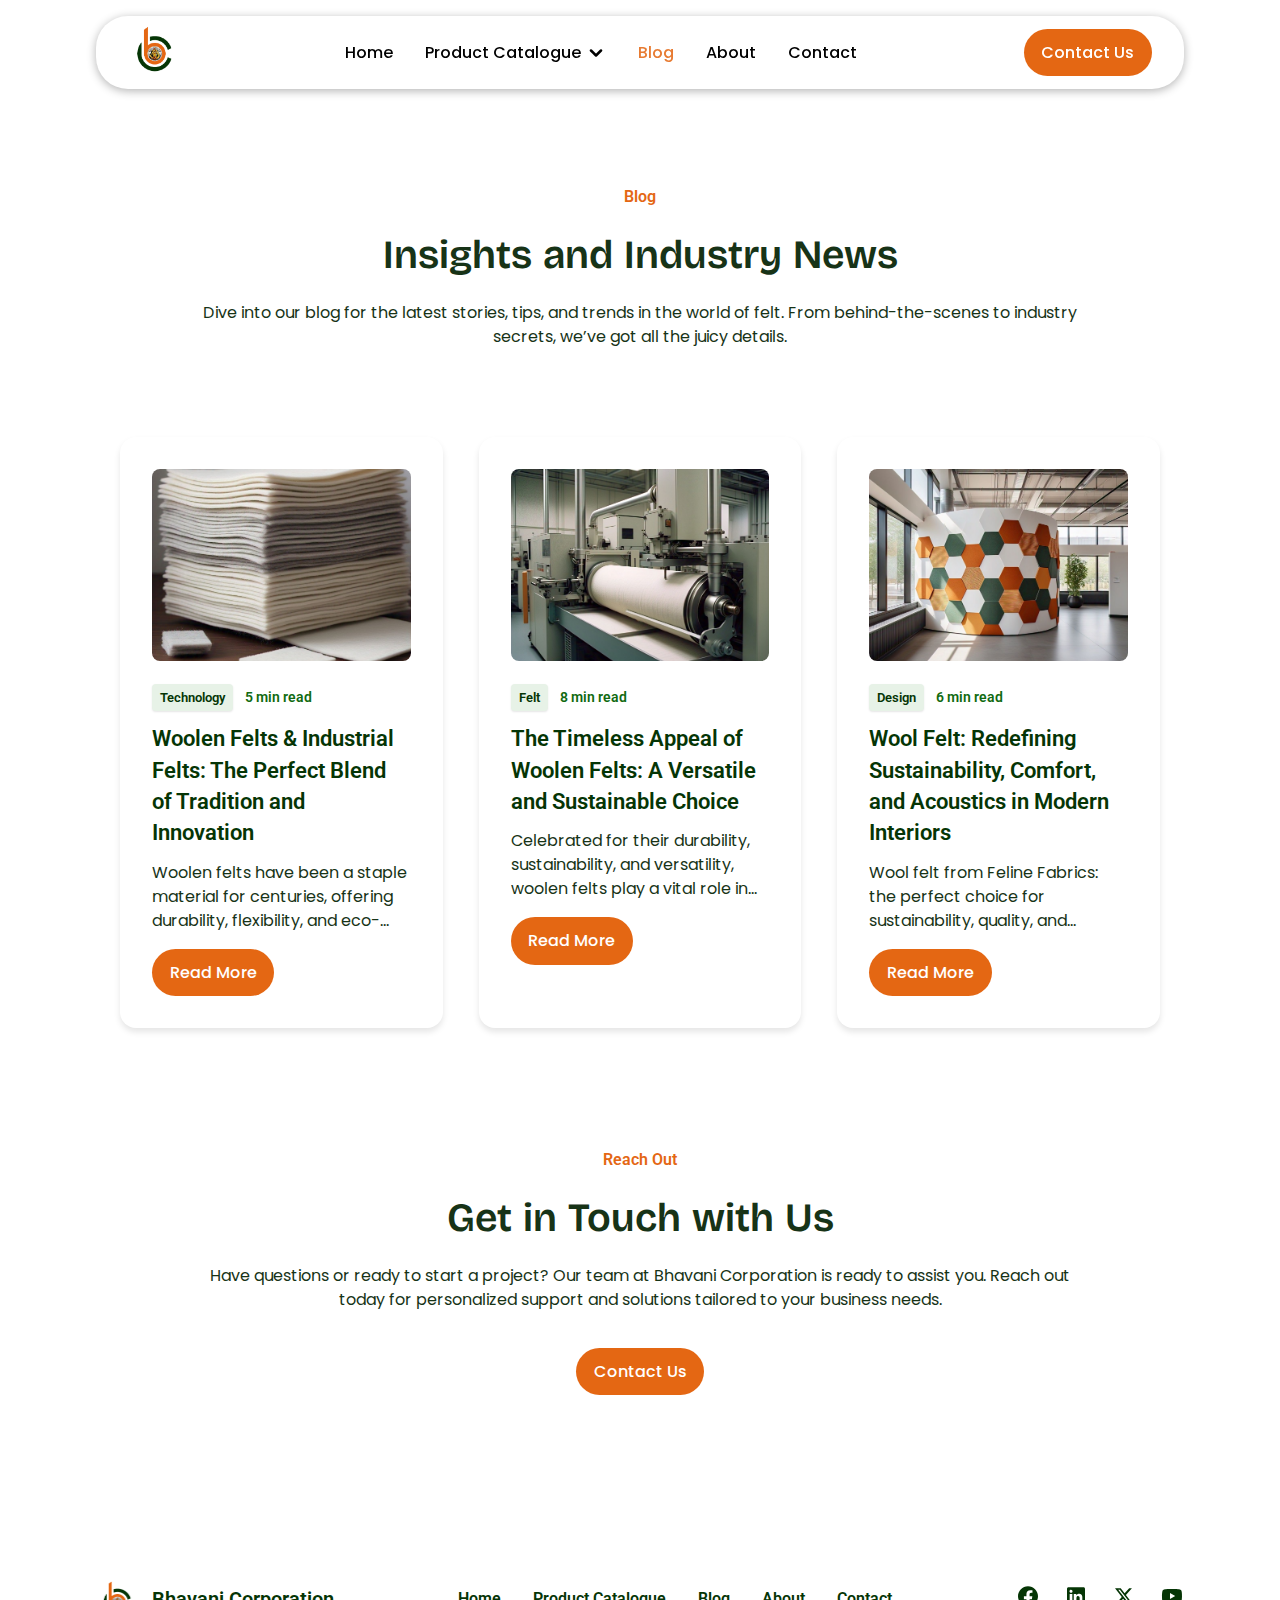
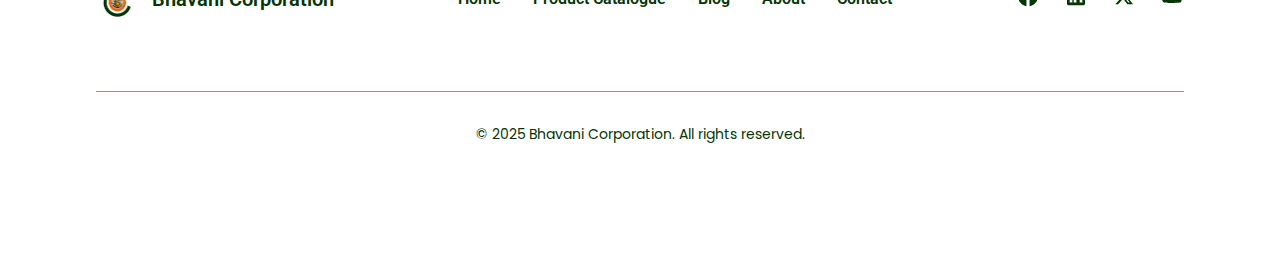
==== commit 20154cd9: "Change footer social SVGs" ====
--- a/Blogs.html
+++ b/Blogs.html
@@ -7,7 +7,7 @@
         <link
             rel="icon"
             type="image/x-icon"
-            href="/assets/Bhavani Corporation.svg"
+            href="./assets/Bhavani Corporation.svg"
         />
         <title>Bhavani Corporation</title>
     </head>
@@ -21,7 +21,10 @@
             <nav class="navbar">
                 <div class="logo">
                     <a href="./HomePage.html">
-                        <img src="/assets/Bhavani Corporation.png" alt="Logo" />
+                        <img
+                            src="./assets/Bhavani Corporation.png"
+                            alt="Logo"
+                        />
                     </a>
                 </div>
 
@@ -130,7 +133,7 @@
                 <div class="footer-content">
                     <div class="footer-brand">
                         <img
-                            src="/assets/Bhavani Corporation.png"
+                            src="./assets/Bhavani Corporation.png"
                             alt="Logo"
                             class="footer-logo"
                         />
@@ -152,82 +155,60 @@
                     <div class="footer-social">
                         <a href="#" class="social-link">
                             <svg
-                                width="24"
-                                height="24"
-                                viewBox="0 0 24 24"
-                                fill="none"
-                                stroke="currentColor"
-                                stroke-width="2"
-                                stroke-linecap="round"
-                                stroke-linejoin="round"
-                            >
-                                <path
-                                    d="M18 2h-3a5 5 0 0 0-5 5v3H7v4h3v8h4v-8h3l1-4h-4V7a1 1 0 0 1 1-1h3z"
-                                ></path>
-                            </svg>
-                        </a>
-                        <a href="#" class="social-link">
-                            <svg
-                                width="24"
-                                height="24"
-                                viewBox="0 0 24 24"
-                                fill="none"
-                                stroke="currentColor"
-                                stroke-width="2"
-                                stroke-linecap="round"
-                                stroke-linejoin="round"
-                            >
-                                <path
-                                    d="M23 3a10.9 10.9 0 0 1-3.14 1.53 4.48 4.48 0 0 0-7.86 3v1A10.66 10.66 0 0 1 3 4s-4 9 5 13a11.64 11.64 0 0 1-7 2c9 5 20 0 20-11.5a4.5 4.5 0 0 0-.08-.83A7.72 7.72 0 0 0 23 3z"
-                                ></path>
-                            </svg>
-                        </a>
-                        <a href="#" class="social-link">
-                            <svg
-                                width="24"
-                                height="24"
-                                viewBox="0 0 24 24"
-                                fill="none"
-                                stroke="currentColor"
-                                stroke-width="2"
-                                stroke-linecap="round"
-                                stroke-linejoin="round"
-                            >
-                                <path
-                                    d="M16 8a6 6 0 0 1 6 6v7h-4v-7a2 2 0 0 0-2-2 2 2 0 0 0-2 2v7h-4v-7a6 6 0 0 1 6-6z"
-                                ></path>
-                                <rect x="2" y="9" width="4" height="12"></rect>
-                                <circle cx="4" cy="4" r="2"></circle>
-                            </svg>
-                        </a>
-                        <a href="#" class="social-link">
-                            <svg
-                                width="24"
-                                height="24"
-                                viewBox="0 0 24 24"
-                                fill="none"
-                                stroke="currentColor"
-                                stroke-width="2"
-                                stroke-linecap="round"
-                                stroke-linejoin="round"
-                            >
-                                <rect
-                                    x="2"
-                                    y="2"
-                                    width="20"
-                                    height="20"
-                                    rx="5"
-                                    ry="5"
-                                ></rect>
-                                <path
-                                    d="M16 11.37A4 4 0 1 1 12.63 8 4 4 0 0 1 16 11.37z"
-                                ></path>
-                                <line
-                                    x1="17.5"
-                                    y1="6.5"
-                                    x2="17.51"
-                                    y2="6.5"
-                                ></line>
+                                xmlns="http://www.w3.org/2000/svg"
+                                width="24"
+                                height="24"
+                                viewBox="0 0 24 24"
+                                fill="none"
+                            >
+                                <path
+                                    d="M22 12.3038C22 6.74719 17.5229 2.24268 12 2.24268C6.47715 2.24268 2 6.74719 2 12.3038C2 17.3255 5.65684 21.4879 10.4375 22.2427V15.2121H7.89844V12.3038H10.4375V10.0872C10.4375 7.56564 11.9305 6.1728 14.2146 6.1728C15.3088 6.1728 16.4531 6.36931 16.4531 6.36931V8.84529H15.1922C13.95 8.84529 13.5625 9.6209 13.5625 10.4166V12.3038H16.3359L15.8926 15.2121H13.5625V22.2427C18.3432 21.4879 22 17.3257 22 12.3038Z"
+                                    fill="#053505"
+                                />
+                            </svg>
+                        </a>
+                        <a href="#" class="social-link">
+                            <svg
+                                xmlns="http://www.w3.org/2000/svg"
+                                width="24"
+                                height="24"
+                                viewBox="0 0 24 24"
+                                fill="none"
+                            >
+                                <path
+                                    fill-rule="evenodd"
+                                    clip-rule="evenodd"
+                                    d="M4.5 3.24268C3.67157 3.24268 3 3.91425 3 4.74268V19.7427C3 20.5711 3.67157 21.2427 4.5 21.2427H19.5C20.3284 21.2427 21 20.5711 21 19.7427V4.74268C21 3.91425 20.3284 3.24268 19.5 3.24268H4.5ZM8.52076 7.2454C8.52639 8.20165 7.81061 8.79087 6.96123 8.78665C6.16107 8.78243 5.46357 8.1454 5.46779 7.24681C5.47201 6.40165 6.13998 5.72243 7.00764 5.74212C7.88795 5.76181 8.52639 6.40728 8.52076 7.2454ZM12.2797 10.0044H9.75971H9.7583V18.5643H12.4217V18.3646C12.4217 17.9847 12.4214 17.6047 12.4211 17.2246C12.4203 16.2108 12.4194 15.1959 12.4246 14.1824C12.426 13.9363 12.4372 13.6804 12.5005 13.4455C12.7381 12.568 13.5271 12.0013 14.4074 12.1406C14.9727 12.2291 15.3467 12.5568 15.5042 13.0898C15.6013 13.423 15.6449 13.7816 15.6491 14.129C15.6605 15.1766 15.6589 16.2242 15.6573 17.2719C15.6567 17.6417 15.6561 18.0117 15.6561 18.3815V18.5629H18.328V18.3576C18.328 17.9056 18.3278 17.4537 18.3275 17.0018C18.327 15.8723 18.3264 14.7428 18.3294 13.6129C18.3308 13.1024 18.276 12.599 18.1508 12.1054C17.9638 11.3713 17.5771 10.7638 16.9485 10.3251C16.5027 10.0129 16.0133 9.81178 15.4663 9.78928C15.404 9.78669 15.3412 9.7833 15.2781 9.77989C14.9984 9.76477 14.7141 9.74941 14.4467 9.80334C13.6817 9.95662 13.0096 10.3068 12.5019 10.9241C12.4429 10.9949 12.3852 11.0668 12.2991 11.1741L12.2797 11.1984V10.0044ZM5.68164 18.5671H8.33242V10.01H5.68164V18.5671Z"
+                                    fill="#053505"
+                                />
+                            </svg>
+                        </a>
+                        <a href="#" class="social-link">
+                            <svg
+                                xmlns="http://www.w3.org/2000/svg"
+                                width="24"
+                                height="24"
+                                viewBox="0 0 24 24"
+                                fill="none"
+                            >
+                                <path
+                                    d="M17.1761 4.24268H19.9362L13.9061 11.0201L21 20.2427H15.4456L11.0951 14.6493L6.11723 20.2427H3.35544L9.80517 12.9935L3 4.24268H8.69545L12.6279 9.3553L17.1761 4.24268ZM16.2073 18.6181H17.7368L7.86441 5.78196H6.2232L16.2073 18.6181Z"
+                                    fill="#053505"
+                                />
+                            </svg>
+                        </a>
+                        <a href="#" class="social-link">
+                            <svg
+                                xmlns="http://www.w3.org/2000/svg"
+                                width="24"
+                                height="24"
+                                viewBox="0 0 24 24"
+                                fill="none"
+                            >
+                                <path
+                                    d="M21.5928 7.20301C21.4789 6.78041 21.2563 6.39501 20.9472 6.08518C20.6381 5.77534 20.2532 5.55187 19.8308 5.43701C18.2648 5.00701 11.9998 5.00001 11.9998 5.00001C11.9998 5.00001 5.73584 4.99301 4.16884 5.40401C3.74677 5.52415 3.36266 5.75078 3.05341 6.06214C2.74415 6.3735 2.52013 6.75913 2.40284 7.18201C1.98984 8.74801 1.98584 11.996 1.98584 11.996C1.98584 11.996 1.98184 15.26 2.39184 16.81C2.62184 17.667 3.29684 18.344 4.15484 18.575C5.73684 19.005 11.9848 19.012 11.9848 19.012C11.9848 19.012 18.2498 19.019 19.8158 18.609C20.2383 18.4943 20.6236 18.2714 20.9335 17.9622C21.2434 17.653 21.4672 17.2682 21.5828 16.846C21.9968 15.281 21.9998 12.034 21.9998 12.034C21.9998 12.034 22.0198 8.76901 21.5928 7.20301ZM9.99584 15.005L10.0008 9.00501L15.2078 12.01L9.99584 15.005Z"
+                                    fill="#053505"
+                                />
                             </svg>
                         </a>
                     </div>
@@ -240,8 +221,7 @@
                 </div>
             </footer>
 
-            <script type="module" src="
-            /main.js"></script>
+            <script type="module" src="./main.js"></script>
         </div>
     </body>
 </html>
--- a/style.css
+++ b/style.css
@@ -590,8 +590,7 @@
     transition: box-shadow 0.3s ease, transform 0.3s ease;
 }
 
-.product-card:hover,
-.product-card:hover .image-container {
+.product-card:hover {
     box-shadow: 0 12px 32px rgba(0, 0, 0, 0.25); /* Larger shadow on hover */
     transform: translateY(-4px); /* Slight lift effect */
 }
@@ -912,7 +911,6 @@
 .blog-card {
     background: white;
     border-radius: 16px;
-    padding: 36px;
     box-shadow: 0 4px 6px rgba(0, 0, 0, 0.1);
     max-width: 400px;
     width: 100%;
@@ -944,7 +942,7 @@
     margin: 0 0 0.75rem 0;
 }
 
-.blog-card:hover .blog-image {
+.blog-card:hover {
     transform: scale(1.02);
     box-shadow: 0 8px 12px rgba(0, 0, 0, 0.2);
 }
@@ -1032,8 +1030,9 @@
     flex: 1 1 500px; /* Prevent from growing beyond 500px */
     display: flex;
     flex-direction: column;
-    gap: 24px;
+    gap: 48px;
     max-width: 500px; /* Add max-width constraint */
+    justify-content: space-evenly;
 }
 
 .info-grid {
@@ -1111,7 +1110,7 @@
 
 .form-group {
     position: relative;
-    margin-top: 2rem;
+    margin-top: 0;
 }
 
 .form-group label {
@@ -1359,7 +1358,7 @@
 
 .timeline {
     position: relative;
-    width: 90%;
+    width: 100%;
     margin: 0 auto;
     padding: 20px 0;
 }
@@ -1375,7 +1374,6 @@
 }
 .timeline-item {
     position: relative;
-    margin-bottom: 50px;
 }
 .timeline-item::before {
     content: "";
@@ -1424,7 +1422,7 @@
     font-style: italic;
     font-weight: 600;
     line-height: 120%;
-    margin: 0;
+    margin: 16px 0;
 }
 .timeline-heading-2 {
     color: var(--accent-color);
@@ -1433,7 +1431,7 @@
     font-style: normal;
     font-weight: 600;
     line-height: 130%;
-    margin: 0;
+    margin-bottom: 16px;
 }
 .timeline-text p {
     font-size: clamp(16px, 3vw, 18px);
@@ -1784,14 +1782,31 @@
     .categories-header.categories-text.font-primary {
         font-size: 18px !important;
     }
+
+    /* .div4 .number.stats-green {
+        font-size: 75px;
+    } */
 }
 @media (max-width: 1024px) {
+    .hero-content {
+        gap: 1.5rem;
+    }
+    .hero-content h1 {
+        font-size: 3rem;
+    }
+
+    .hero-content p {
+        font-size: 1rem;
+    }
+
     .contact-container {
         flex-wrap: wrap;
     }
 
     .info-grid {
         grid-template-columns: repeat(2, minmax(0, 1fr));
+        gap: 0;
+        justify-content: center;
     }
 
     .info-cell {
@@ -1800,6 +1815,7 @@
         ); /* Account for gap */
         max-width: calc(50% - clamp(1.5rem, 3dvh, 2.5rem));
     }
+
     .categories-header p {
         font-size: 18px;
     }
@@ -1810,6 +1826,107 @@
 
     .categories-header p.categories-text.font-primary {
         font-size: 16px;
+    }
+
+    .timeline-img {
+        min-width: none;
+    }
+
+    .timeline-heading-1 {
+        font-size: 2rem;
+    }
+
+    .timeline-heading-2 {
+        font-size: 1.5rem;
+    }
+
+    .timeline-text p {
+        font-size: 1rem;
+    }
+
+    .carousel-content {
+        margin: 0;
+    }
+
+    .carousel-content p {
+        overflow: hidden;
+        text-overflow: ellipsis;
+        display: -webkit-box;
+        -webkit-line-clamp: 4; /* Number of lines to show */
+        -webkit-box-orient: vertical;
+    }
+
+    .carousel-content img {
+        height: 300px;
+    }
+
+    .number {
+        font-size: 2.5rem;
+    }
+
+    .description {
+        font-size: 0.875rem;
+    }
+
+    .app-card {
+        padding: 24px;
+    }
+
+    .app-card-image {
+        min-width: none;
+        height: auto;
+    }
+
+    .time-line {
+        margin: auto;
+    }
+
+    .timeline-img {
+        min-width: 300px;
+    }
+
+    .timeline-heading-1 {
+        font-size: 2rem;
+    }
+
+    .timeline-heading-1 {
+        font-size: 2rem;
+    }
+
+    .timeline-heading-2 {
+        font-size: 1.5rem;
+    }
+
+    .timeline-text p {
+        font-size: 1rem;
+    }
+
+    .contact-form {
+        gap: 48px;
+    }
+
+    .form-container {
+        max-width: 700px;
+    }
+
+    .form-group {
+        margin-top: auto;
+    }
+
+    .info-cell {
+        padding-bottom: 3rem;
+    }
+
+    .footer {
+        padding: 0;
+    }
+
+    .brand-name {
+        font-size: 1.125rem;
+    }
+
+    .footer-social {
+        gap: 1rem;
     }
 }
 
@@ -1988,7 +2105,7 @@
 
     /* CONTACT FORM TABLET*/
     .contact-form {
-        gap: 48px;
+        gap: 24px;
         margin: 3rem 1rem;
     }
     .contact-container {
@@ -1999,9 +2116,13 @@
         align-items: center;
     } */
 
+    .info-grid {
+        grid-template-columns: repeat(2, minmax(0, 1fr));
+        gap: clamp(1.5rem, 3dvh, 2.5rem);
+        justify-content: center;
+    }
+
     .info-cell {
-        /* flex-basis: 100%; */
-        max-width: fit-content;
         flex-wrap: wrap;
     }
 
@@ -2239,28 +2360,6 @@
         width: 100%;
     }
 
-    /* Stack timeline items */
-    /* .timeline-item.left .timeline-row,
-    .timeline-item.right .timeline-row {
-        flex-direction: column !important;
-    } */
-    /* Increase left gap between divider and content */
-    /* .timeline-text,
-    .timeline-img {
-        width: auto; 
-        margin-left: 50px; 
-    } */
-
-    /* .timeline-img {
-        min-width: 0; 
-    } */
-
-    /* .timeline::after,
-    .timeline-item::before {
-        left: 50%;
-        transform: translateX(-50%);
-    } */
-
     .timeline-text {
         order: 0;
         text-align: left !important;
@@ -2353,7 +2452,6 @@
         margin: 0 2px;
     }
     .carousel-content img {
-        width: auto;
         height: 240px;
     }
     .carousel-description p {
@@ -2409,14 +2507,9 @@
         margin: 1.5rem 0;
     }
     .hero-svg {
-        position: absolute;
-        width: 100%;
-        height: auto;
         left: 40%;
         top: 40%;
-        opacity: 0.8;
-        transform: translate(-50%, -30%) scale(1.4);
-        z-index: -1;
+        transform: translate(-40%, -40%);
     }
     .hero-content {
         gap: 8px;
@@ -2756,6 +2849,12 @@
         width: 100%;
         min-width: 200px;
         align-self: center;
+        gap: 0;
+        justify-content: space-evenly;
+    }
+
+    .form-container button {
+        margin-top: auto;
     }
 
     .info-grid {
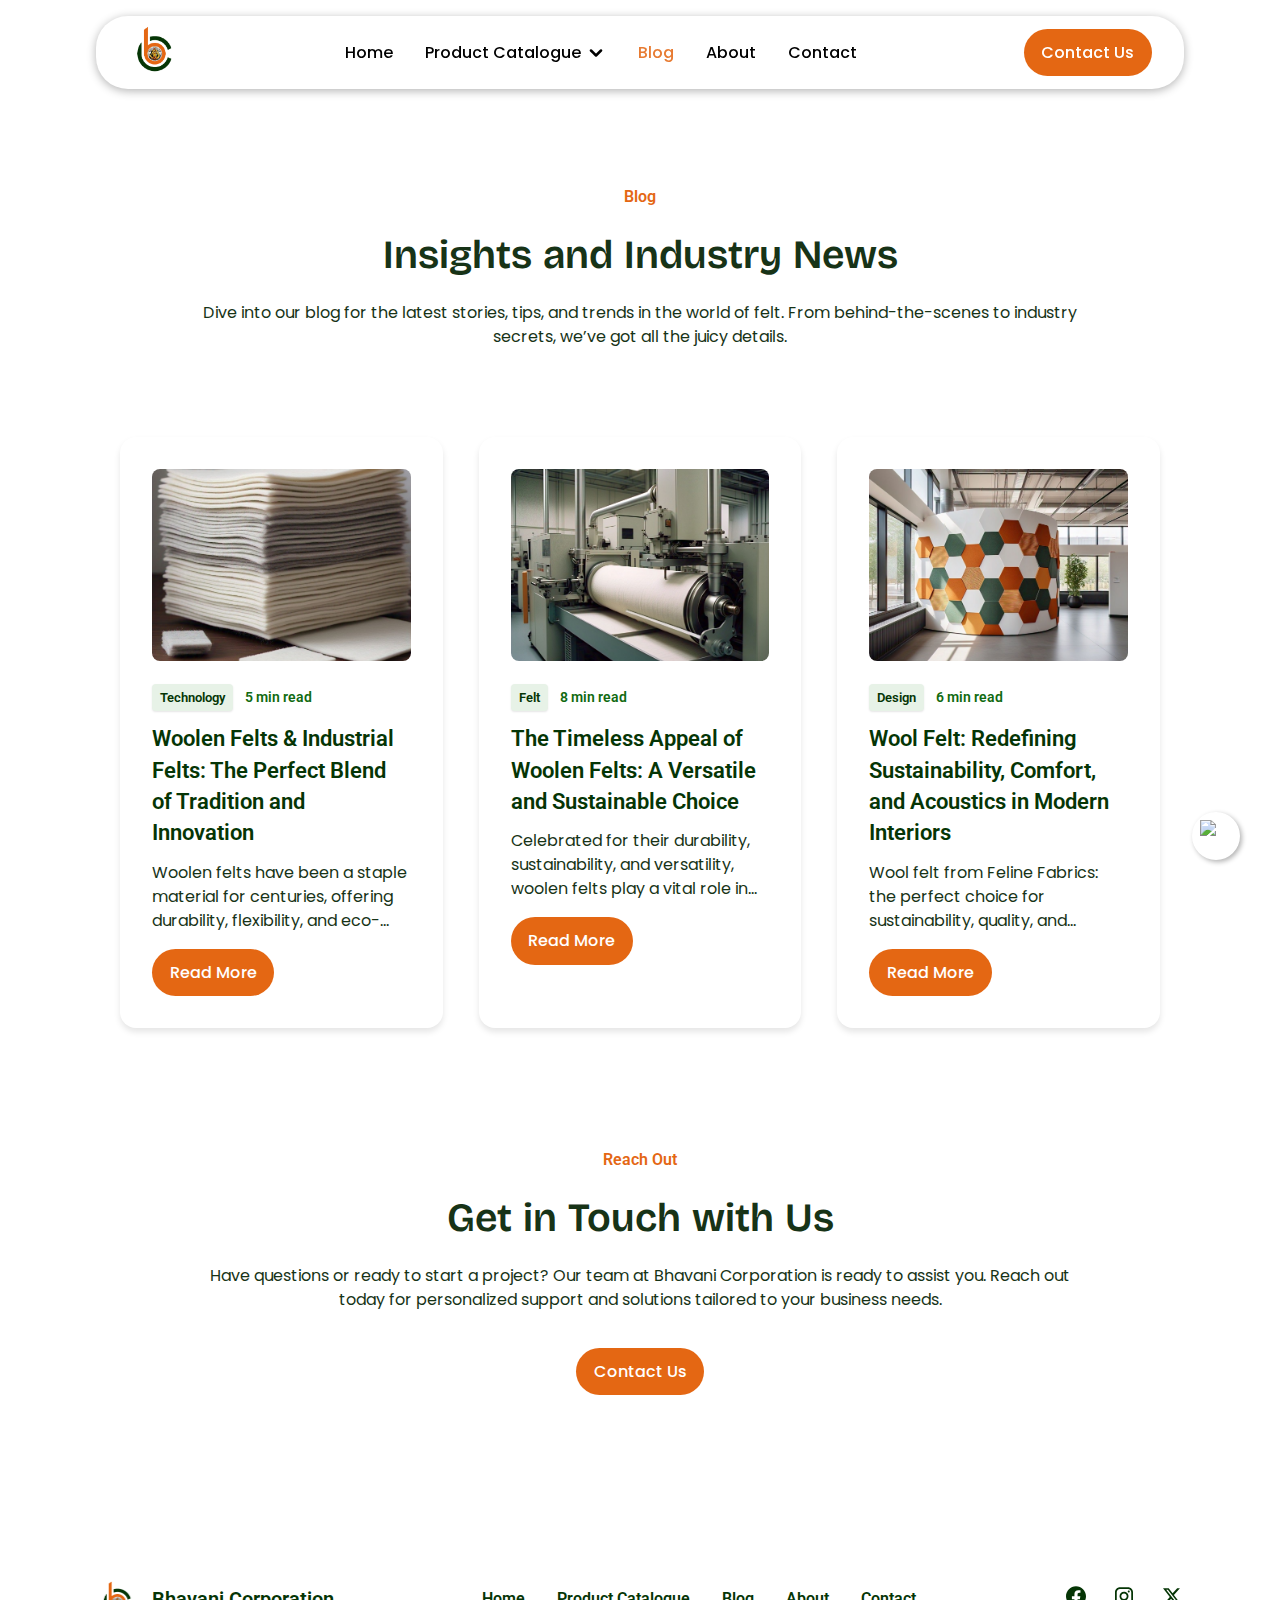
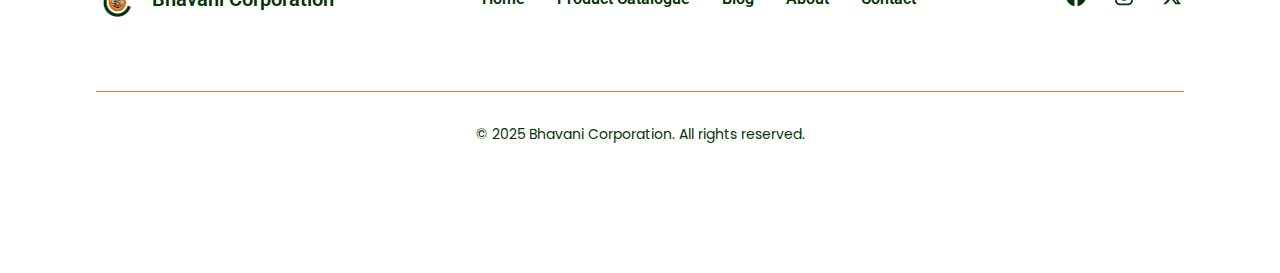
==== commit 776b733c: "Product catalogue style changes, footer socials added, & floating WhatsApp button" ====
--- a/Blogs.html
+++ b/Blogs.html
@@ -153,7 +153,11 @@
                     </div>
 
                     <div class="footer-social">
-                        <a href="#" class="social-link">
+                        <a
+                            href="https://www.facebook.com/share/1B2XcurKnk/"
+                            class="social-link"
+                            target="_blank"
+                        >
                             <svg
                                 xmlns="http://www.w3.org/2000/svg"
                                 width="24"
@@ -167,7 +171,11 @@
                                 />
                             </svg>
                         </a>
-                        <a href="#" class="social-link">
+                        <a
+                            href="https://www.instagram.com/bhavnifelt?igsh=MWcxcW95amU2dTFtZQ=="
+                            class="social-link"
+                            target="_blank"
+                        >
                             <svg
                                 xmlns="http://www.w3.org/2000/svg"
                                 width="24"
@@ -178,12 +186,16 @@
                                 <path
                                     fill-rule="evenodd"
                                     clip-rule="evenodd"
-                                    d="M4.5 3.24268C3.67157 3.24268 3 3.91425 3 4.74268V19.7427C3 20.5711 3.67157 21.2427 4.5 21.2427H19.5C20.3284 21.2427 21 20.5711 21 19.7427V4.74268C21 3.91425 20.3284 3.24268 19.5 3.24268H4.5ZM8.52076 7.2454C8.52639 8.20165 7.81061 8.79087 6.96123 8.78665C6.16107 8.78243 5.46357 8.1454 5.46779 7.24681C5.47201 6.40165 6.13998 5.72243 7.00764 5.74212C7.88795 5.76181 8.52639 6.40728 8.52076 7.2454ZM12.2797 10.0044H9.75971H9.7583V18.5643H12.4217V18.3646C12.4217 17.9847 12.4214 17.6047 12.4211 17.2246C12.4203 16.2108 12.4194 15.1959 12.4246 14.1824C12.426 13.9363 12.4372 13.6804 12.5005 13.4455C12.7381 12.568 13.5271 12.0013 14.4074 12.1406C14.9727 12.2291 15.3467 12.5568 15.5042 13.0898C15.6013 13.423 15.6449 13.7816 15.6491 14.129C15.6605 15.1766 15.6589 16.2242 15.6573 17.2719C15.6567 17.6417 15.6561 18.0117 15.6561 18.3815V18.5629H18.328V18.3576C18.328 17.9056 18.3278 17.4537 18.3275 17.0018C18.327 15.8723 18.3264 14.7428 18.3294 13.6129C18.3308 13.1024 18.276 12.599 18.1508 12.1054C17.9638 11.3713 17.5771 10.7638 16.9485 10.3251C16.5027 10.0129 16.0133 9.81178 15.4663 9.78928C15.404 9.78669 15.3412 9.7833 15.2781 9.77989C14.9984 9.76477 14.7141 9.74941 14.4467 9.80334C13.6817 9.95662 13.0096 10.3068 12.5019 10.9241C12.4429 10.9949 12.3852 11.0668 12.2991 11.1741L12.2797 11.1984V10.0044ZM5.68164 18.5671H8.33242V10.01H5.68164V18.5671Z"
+                                    d="M16 3.24219H8C5.23858 3.24219 3 5.48077 3 8.24219V16.2422C3 19.0036 5.23858 21.2422 8 21.2422H16C18.7614 21.2422 21 19.0036 21 16.2422V8.24219C21 5.48077 18.7614 3.24219 16 3.24219ZM19.25 16.2422C19.2445 18.0348 17.7926 19.4867 16 19.4922H8C6.20735 19.4867 4.75549 18.0348 4.75 16.2422V8.24219C4.75549 6.44954 6.20735 4.99768 8 4.99219H16C17.7926 4.99768 19.2445 6.44954 19.25 8.24219V16.2422ZM16.75 8.49219C17.3023 8.49219 17.75 8.04447 17.75 7.49219C17.75 6.93991 17.3023 6.49219 16.75 6.49219C16.1977 6.49219 15.75 6.93991 15.75 7.49219C15.75 8.04447 16.1977 8.49219 16.75 8.49219ZM12 7.74219C9.51472 7.74219 7.5 9.75691 7.5 12.2422C7.5 14.7275 9.51472 16.7422 12 16.7422C14.4853 16.7422 16.5 14.7275 16.5 12.2422C16.5027 11.0479 16.0294 9.90176 15.1849 9.05727C14.3404 8.21278 13.1943 7.73953 12 7.74219ZM9.25 12.2422C9.25 13.761 10.4812 14.9922 12 14.9922C13.5188 14.9922 14.75 13.761 14.75 12.2422C14.75 10.7234 13.5188 9.49219 12 9.49219C10.4812 9.49219 9.25 10.7234 9.25 12.2422Z"
                                     fill="#053505"
                                 />
                             </svg>
                         </a>
-                        <a href="#" class="social-link">
+                        <a
+                            href="https://x.com/BhavaniFelt"
+                            class="social-link"
+                            target="_blank"
+                        >
                             <svg
                                 xmlns="http://www.w3.org/2000/svg"
                                 width="24"
@@ -197,20 +209,6 @@
                                 />
                             </svg>
                         </a>
-                        <a href="#" class="social-link">
-                            <svg
-                                xmlns="http://www.w3.org/2000/svg"
-                                width="24"
-                                height="24"
-                                viewBox="0 0 24 24"
-                                fill="none"
-                            >
-                                <path
-                                    d="M21.5928 7.20301C21.4789 6.78041 21.2563 6.39501 20.9472 6.08518C20.6381 5.77534 20.2532 5.55187 19.8308 5.43701C18.2648 5.00701 11.9998 5.00001 11.9998 5.00001C11.9998 5.00001 5.73584 4.99301 4.16884 5.40401C3.74677 5.52415 3.36266 5.75078 3.05341 6.06214C2.74415 6.3735 2.52013 6.75913 2.40284 7.18201C1.98984 8.74801 1.98584 11.996 1.98584 11.996C1.98584 11.996 1.98184 15.26 2.39184 16.81C2.62184 17.667 3.29684 18.344 4.15484 18.575C5.73684 19.005 11.9848 19.012 11.9848 19.012C11.9848 19.012 18.2498 19.019 19.8158 18.609C20.2383 18.4943 20.6236 18.2714 20.9335 17.9622C21.2434 17.653 21.4672 17.2682 21.5828 16.846C21.9968 15.281 21.9998 12.034 21.9998 12.034C21.9998 12.034 22.0198 8.76901 21.5928 7.20301ZM9.99584 15.005L10.0008 9.00501L15.2078 12.01L9.99584 15.005Z"
-                                    fill="#053505"
-                                />
-                            </svg>
-                        </a>
                     </div>
                 </div>
 
--- a/style.css
+++ b/style.css
@@ -2676,13 +2676,15 @@
     /* PRODUCT CATALOGUE CARDS MOBILE */
 
     .cat-grid-container {
-        grid-template-columns: repeat(2, 1fr);
+        grid-template-columns: repeat(1, 1fr);
         gap: 16px; /* Reduce the gap to better suit smaller screens */
         max-width: 100%; /* Allow the grid to use the full width of the viewport */
+        padding: 0 1rem;
     }
     .product-card {
-        padding: 0.5rem;
+        padding: 1rem;
         height: auto;
+        min-height: 225px;
     }
 
     .image-container {
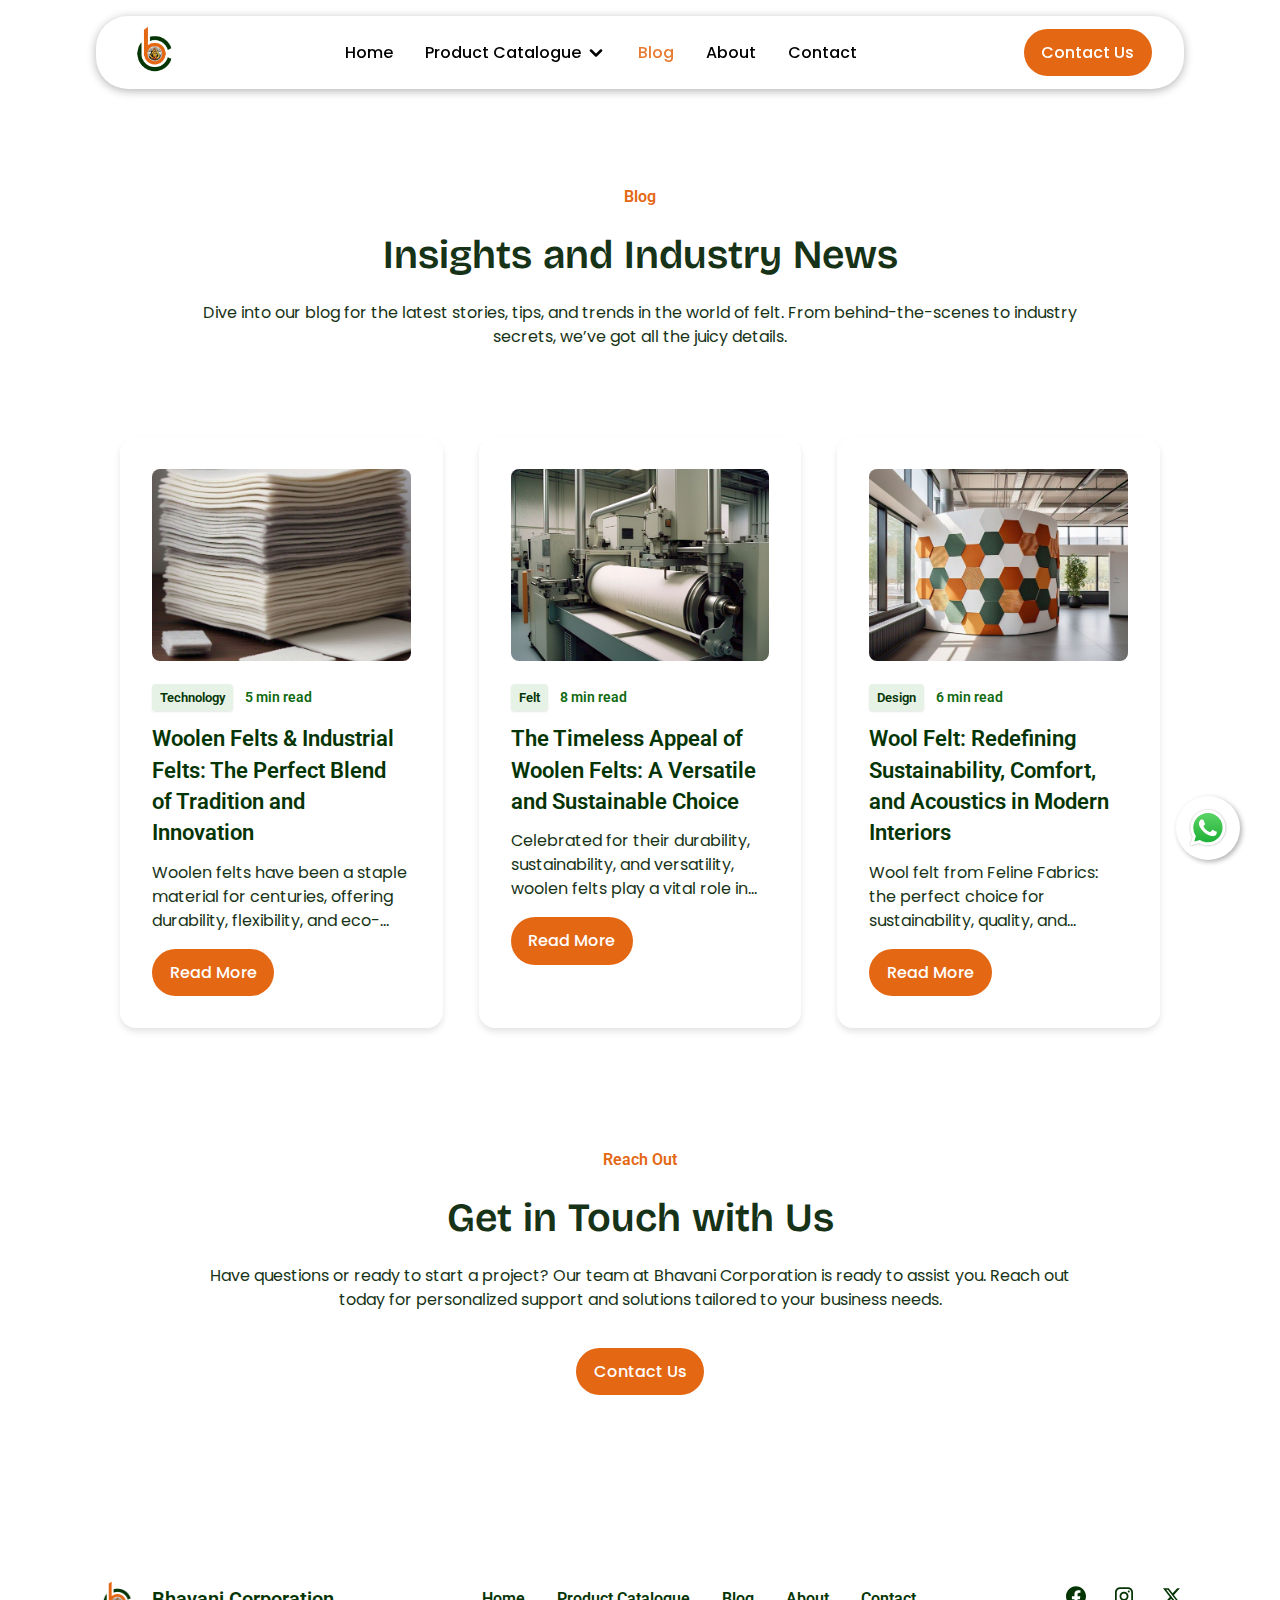
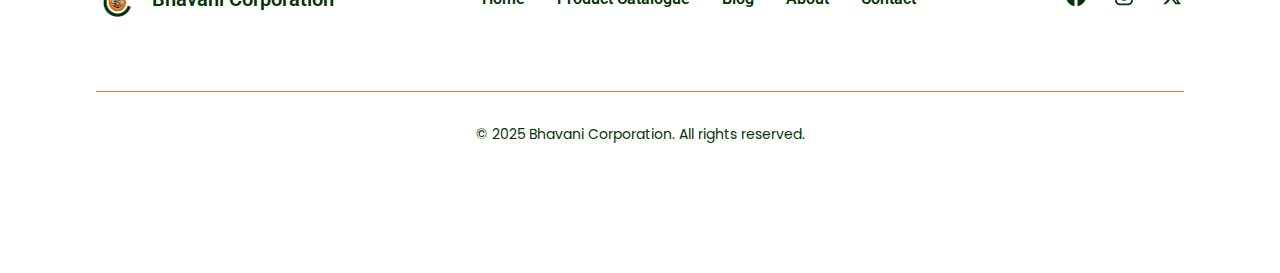
==== commit 5ebf8034: "Release v2" ====
--- a/Blogs.html
+++ b/Blogs.html
@@ -20,7 +20,7 @@
             --------------->
             <nav class="navbar">
                 <div class="logo">
-                    <a href="./HomePage.html">
+                    <a href="./index.html">
                         <img
                             src="./assets/Bhavani Corporation.png"
                             alt="Logo"
@@ -29,7 +29,7 @@
                 </div>
 
                 <div class="nav-items font-primary">
-                    <a href="./HomePage.html" class="nav-link">Home</a>
+                    <a href="./index.html" class="nav-link">Home</a>
                     <div class="dropdown">
                         <a href="./ProductCatalogue.html" class="nav-link">
                             Product Catalogue
@@ -141,7 +141,7 @@
                     </div>
 
                     <div class="footer-links">
-                        <a href="./HomePage.html" class="footer-link">Home</a>
+                        <a href="./index.html" class="footer-link">Home</a>
                         <a href="./ProductCatalogue.html" class="footer-link"
                             >Product Catalogue</a
                         >
--- a/style.css
+++ b/style.css
@@ -2311,7 +2311,7 @@
     }
 
     .app-card-image {
-        min-height: 140px;
+        min-height: 100px;
         border-radius: 8px;
         margin-bottom: 1px;
     }
@@ -2540,6 +2540,10 @@
     }
     .stat-item {
         text-align: left;
+    }
+
+    .app-card-image {
+        max-height: 200px;
     }
 
     /*CERTIFICATION SECTION MOBILE*/
@@ -3007,6 +3011,12 @@
 
 @media (max-width: 375px) {
     .dropdown-menu.active {
-        padding: 0;
-    }
-}
+        padding: 10px;
+    }
+}
+
+@media (max-width: 320px) {
+    .dropdown-menu {
+        min-width: 260px;
+    }
+}
